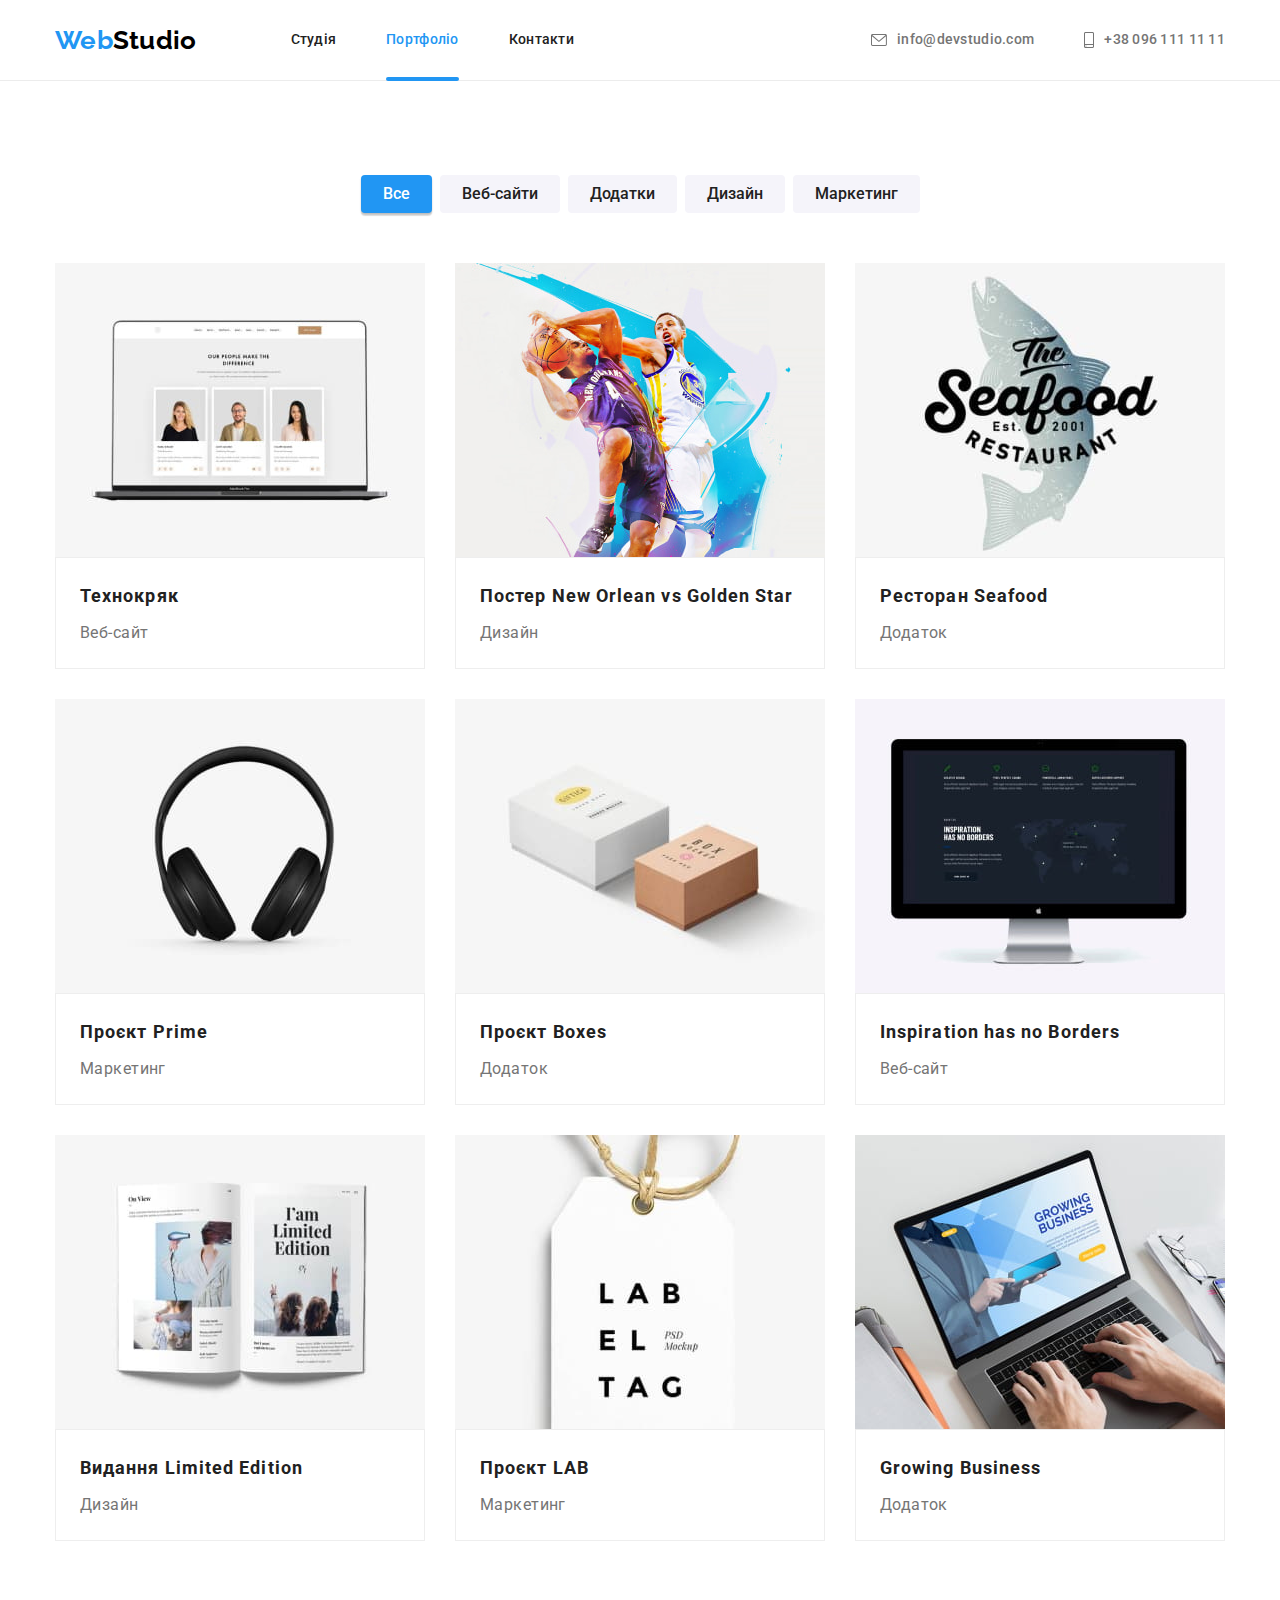
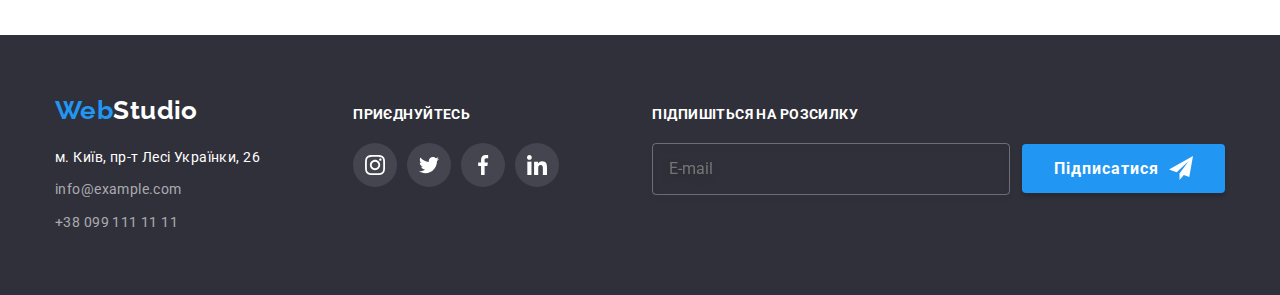
==== portfolio.html @ 0592d2c1 "Initial commit" ====
<!DOCTYPE html>
<html lang="uk">
  <head>
    <meta charset="UTF-8" />
    <meta http-equiv="X-UA-Compatible" content="IE=edge" />
    <meta name="viewport" content="width=device-width, initial-scale=1.0" />
    <title>Portfolio</title>
    <link rel="stylesheet" href="./css/modern-normalise.css" />
    <link rel="stylesheet" href="./css/styles.css" />
    <link rel="preconnect" href="https://fonts.googleapis.com" />
    <link rel="preconnect" href="https://fonts.gstatic.com" crossorigin />
    <link
      href="https://fonts.googleapis.com/css2?family=Roboto:wght@400;500;700;900&display=swap"
      rel="stylesheet"
    />
    <link
      href="https://fonts.googleapis.com/css2?family=Raleway:wght@700&display=swap"
      rel="stylesheet"
    />
  </head>
  <body>
    <header class="header">
      <div class="container header-container">
        <nav class="nav">
          <a href="./index.html" class="link logo"
            >Web<span class="logo-black">Studio</span></a
          >
          <ul class="list nav-list">
            <li class="nav-item">
              <a href="./index.html" class="link nav-link">Студія</a>
            </li>
            <li class="nav-item">
              <a href="./portfolio.html" class="link nav-link current"
                >Портфоліо</a
              >
            </li>
            <li class="nav-item">
              <a href="#address" class="link nav-link">Контакти</a>
            </li>
          </ul>
        </nav>
        <ul class="list contact-info-header">
          <li class="contact-item">
            <a href="mailto:info@devstudio.com" class="link contact-link"
              ><svg class="contact-icon" width="16" height="12">
                <use href="./image/symbol-defs.svg#icon-envelope"></use></svg>info@devstudio.com</a
            >
          </li>
          <li class="contact-item">
            <a href="tel:+380961111111" class="link contact-link"
              ><svg class="contact-icon" width="10" height="16">
                <use href="./image/symbol-defs.svg#icon-smartphone"></use></svg>+38 096 111 11 11</a
            >
          </li>
        </ul>
      </div>
    </header>
    <main>
      <section class="section projects">
        <div class="container project-container">
          <h1 class="hidden-title">Наши проекты</h1>
          <ul class="list filter-list">
            <li><button type="button" class="filter-btn filter-active">Все</button></li>
            <li><button type="button" class="filter-btn">Веб-сайти</button></li>
            <li>
              <button type="button" class="filter-btn">Додатки</button>
            </li>
            <li><button type="button" class="filter-btn">Дизайн</button></li>
            <li><button type="button" class="filter-btn">Маркетинг</button></li>
          </ul>
          <ul class="card-set list project-list">
            <li class="project-item">
              <a class="link project-link" href="">
                <div class="overlay-container">
                  <div class="project-overlay">
                    Ресурс пропонує комплексні пропозиції з різним рівнем
                    функціоналу та сервісів. Все це дозволить відвідувачу
                    отримати вичерпні відомості про компанію чи приватну особу.
                  </div>
                  <img src="./image/porf1.jpg" alt="" width="370" />
                </div>
                <div class="project-text">
                  <h2 class="project-title">Технокряк</h2>
                  <p class="project-type">Веб-сайт</p>
                </div>
              </a>
            </li>
            <li class="project-item">
              <a class="link project-link" href="">
                <div class="overlay-container">
                  <div class="project-overlay">
                    Ресурс пропонує комплексні пропозиції з різним рівнем
                    функціоналу та сервісів. Все це дозволить відвідувачу
                    отримати вичерпні відомості про компанію чи приватну особу.
                  </div>
                  <img src="./image/porf2.jpg" alt="" width="370" />
                </div>
                <div class="project-text">
                  <h2 class="project-title">
                    Постер New Orlean vs Golden Star
                  </h2>
                  <p class="project-type">Дизайн</p>
                </div>
              </a>
            </li>
            <li class="project-item">
              <a class="link project-link" href="">
                <div class="overlay-container">
                  <div class="project-overlay">
                    Ресурс пропонує комплексні пропозиції з різним рівнем
                    функціоналу та сервісів. Все це дозволить відвідувачу
                    отримати вичерпні відомості про компанію чи приватну особу.
                  </div>
                  <img src="./image/porf3.jpg" alt="" width="370" />
                </div>
                <div class="project-text">
                  <h2 class="project-title">Ресторан Seafood</h2>
                  <p class="project-type">Додаток</p>
                </div>
              </a>
            </li>
            <li class="project-item">
              <a class="link project-link" href="">
                <div class="overlay-container">
                  <div class="project-overlay">
                    Ресурс пропонує комплексні пропозиції з різним рівнем
                    функціоналу та сервісів. Все це дозволить відвідувачу
                    отримати вичерпні відомості про компанію чи приватну особу.
                  </div>
                  <img src="./image/porf4.jpg" alt="" width="370" />
                </div>
                <div class="project-text">
                  <h2 class="project-title">Проєкт Prime</h2>
                  <p class="project-type">Маркетинг</p>
                </div>
              </a>
            </li>
            <li class="project-item">
              <a class="link project-link" href="">
                <div class="overlay-container">
                  <div class="project-overlay">
                    Ресурс пропонує комплексні пропозиції з різним рівнем
                    функціоналу та сервісів. Все це дозволить відвідувачу
                    отримати вичерпні відомості про компанію чи приватну особу.
                  </div>
                  <img src="./image/porf5.jpg" alt="" width="370" />
                </div>
                <div class="project-text">
                  <h2 class="project-title">Проєкт Boxes</h2>
                  <p class="project-type">Додаток</p>
                </div>
              </a>
            </li>
            <li class="project-item">
              <a class="link project-link" href="">
                <div class="overlay-container">
                  <div class="project-overlay">
                    Ресурс пропонує комплексні пропозиції з різним рівнем
                    функціоналу та сервісів. Все це дозволить відвідувачу
                    отримати вичерпні відомості про компанію чи приватну особу.
                  </div>
                  <img src="./image/porf6.jpg" alt="" width="370" />
                </div>
                <div class="project-text">
                  <h2 class="project-title">Inspiration has no Borders</h2>
                  <p class="project-type">Веб-сайт</p>
                </div>
              </a>
            </li>
            <li class="project-item">
              <a class="link project-link" href="">
                <div class="overlay-container">
                  <div class="project-overlay">
                    Ресурс пропонує комплексні пропозиції з різним рівнем
                    функціоналу та сервісів. Все це дозволить відвідувачу
                    отримати вичерпні відомості про компанію чи приватну особу.
                  </div>
                  <img src="./image/porf7.jpg" alt="" width="370" />
                </div>
                <div class="project-text">
                  <h2 class="project-title">Видання Limited Edition</h2>
                  <p class="project-type">Дизайн</p>
                </div>
              </a>
            </li>
            <li class="project-item">
              <a class="link project-link" href="">
                <div class="overlay-container">
                  <div class="project-overlay">
                    Ресурс пропонує комплексні пропозиції з різним рівнем
                    функціоналу та сервісів. Все це дозволить відвідувачу
                    отримати вичерпні відомості про компанію чи приватну особу.
                  </div>
                  <img src="./image/porf8.jpg" alt="" width="370" />
                </div>
                <div class="project-text">
                  <h2 class="project-title">Проєкт LAB</h2>
                  <p class="project-type">Маркетинг</p>
                </div>
              </a>
            </li>
            <li class="project-item">
              <a class="link project-link" href="">
                <div class="overlay-container">
                  <div class="project-overlay">
                    Ресурс пропонує комплексні пропозиції з різним рівнем
                    функціоналу та сервісів. Все це дозволить відвідувачу
                    отримати вичерпні відомості про компанію чи приватну особу.
                  </div>
                  <img src="./image/porf9.jpg" alt="" width="370" />
                </div>
                <div class="project-text">
                  <h2 class="project-title">Growing Business</h2>
                  <p class="project-type">Додаток</p>
                </div>
              </a>
            </li>
          </ul>
        </div>
      </section>
    </main>
    <footer class="footer">
      <div class="footer-container container">
        <div class="nav-footer">
          <a class="link logo logo-footer" href="/"
            >Web<span class="logo-white">Studio</span></a
          >
          <address class="address" id="address">
            <ul class="list address-list">
              <li class="address-item">
                <a
                  class="link address-link map-address"
                  href="https://goo.gl/maps/3LtNG3wYuNu2vfbj9"
                  rel="noopener noreferrer nofollow"
                  target="_blank"
                  >м. Київ, пр-т Лесі Українки, 26</a
                >
              </li>
              <li class="address-item">
                <a class="link address-link" href="mailto:info@example.com">
                  info@example.com</a
                >
              </li>
              <li class="address-item">
                <a class="link address-link" href="tel:+380991111111"
                  >+38 099 111 11 11</a
                >
              </li>
            </ul>
          </address>
        </div>
        <div class="footer-soc-media">
          <h3 class="soc-media-title footer-title">ПРИЄДНУЙТЕСЬ</h3>
          <ul class="list soc-media">
            <li class="soc-item">
              <a href="" class="link soc-link">
                <svg class="soc-media-icon" width="20" height="20">
                  <use href="./image/symbol-defs.svg#icon-instagram-2"></use>
                </svg>
              </a>
            </li>
            <li class="soc-item">
              <a href="" class="link soc-link">
                <svg class="soc-media-icon" width="20" height="20">
                  <use href="./image/symbol-defs.svg#icon-twitter-1"></use>
                </svg>
              </a>
            </li>
            <li class="soc-item">
              <a href="" class="link soc-link">
                <svg class="soc-media-icon" width="20" height="20">
                  <use href="./image/symbol-defs.svg#icon-facebook-1"></use>
                </svg>
              </a>
            </li>
            <li class="soc-item">
              <a href="" class="link soc-link">
                <svg class="soc-media-icon" width="20" height="20">
                  <use href="./image/symbol-defs.svg#icon-linkedin-1"></use>
                </svg>
              </a>
            </li>
          </ul>
        </div>
        <div class="footer-form-container">
          <h2 class="footer-form-title footer-title">ПІДПИШІТЬСЯ НА РОЗСИЛКУ</h2>
          <form  class="footer-form">
            <input type="email" name="email-input-footer" class="footer-input" placeholder="E-mail">
            <button type="submit" class="order-btn">Підписатися<svg class="order-btn-icon" width="24" height="24">
              <use href="./image/symbol-defs.svg#icon-icon-send"></use>
            </svg></button>
          </form>
        </div>
      </div>
    </footer>
  </body>
</html>
---- css/modern-normalise.css ----
/*! modern-normalize v1.1.0 | MIT License | https://github.com/sindresorhus/modern-normalize */

/*
Document
========
*/

/**
Use a better box model (opinionated).
*/

*,
::before,
::after {
	box-sizing: border-box;
}

/**
1. Correct the line height in all browsers.
2. Prevent adjustments of font size after orientation changes in iOS.
3. Use a more readable tab size (opinionated).
*/

html {
	line-height: 1.15; /* 1 */
	-webkit-text-size-adjust: 100%; /* 2 */
	-moz-tab-size: 4; /* 3 */
	tab-size: 4; /* 3 */
}

/*
Sections
========
*/

/**
1. Remove the margin in all browsers.
2. Improve consistency of default fonts in all browsers. (https://github.com/sindresorhus/modern-normalize/issues/3)
*/

body {
	margin: 0; /* 1 */
	font-family:
		system-ui,
		-apple-system, /* Firefox supports this but not yet `system-ui` */
		'Segoe UI',
		Roboto,
		Helvetica,
		Arial,
		sans-serif,
		'Apple Color Emoji',
		'Segoe UI Emoji'; /* 2 */
}

/*
Grouping content
================
*/

/**
1. Add the correct height in Firefox.
2. Correct the inheritance of border color in Firefox. (https://bugzilla.mozilla.org/show_bug.cgi?id=190655)
*/

hr {
	height: 0; /* 1 */
	color: inherit; /* 2 */
}

/*
Text-level semantics
====================
*/

/**
Add the correct text decoration in Chrome, Edge, and Safari.
*/

abbr[title] {
	text-decoration: underline dotted;
}

/**
Add the correct font weight in Edge and Safari.
*/

b,
strong {
	font-weight: bolder;
}

/**
1. Improve consistency of default fonts in all browsers. (https://github.com/sindresorhus/modern-normalize/issues/3)
2. Correct the odd 'em' font sizing in all browsers.
*/

code,
kbd,
samp,
pre {
	font-family:
		ui-monospace,
		SFMono-Regular,
		Consolas,
		'Liberation Mono',
		Menlo,
		monospace; /* 1 */
	font-size: 1em; /* 2 */
}

/**
Add the correct font size in all browsers.
*/

small {
	font-size: 80%;
}

/**
Prevent 'sub' and 'sup' elements from affecting the line height in all browsers.
*/

sub,
sup {
	font-size: 75%;
	line-height: 0;
	position: relative;
	vertical-align: baseline;
}

sub {
	bottom: -0.25em;
}

sup {
	top: -0.5em;
}

/*
Tabular data
============
*/

/**
1. Remove text indentation from table contents in Chrome and Safari. (https://bugs.chromium.org/p/chromium/issues/detail?id=999088, https://bugs.webkit.org/show_bug.cgi?id=201297)
2. Correct table border color inheritance in Chrome and Safari. (https://bugs.chromium.org/p/chromium/issues/detail?id=935729, https://bugs.webkit.org/show_bug.cgi?id=195016)
*/

table {
	text-indent: 0; /* 1 */
	border-color: inherit; /* 2 */
}

/*
Forms
=====
*/

/**
1. Change the font styles in all browsers.
2. Remove the margin in Firefox and Safari.
*/

button,
input,
optgroup,
select,
textarea {
	font-family: inherit; /* 1 */
	font-size: 100%; /* 1 */
	line-height: 1.15; /* 1 */
	margin: 0; /* 2 */
}

/**
Remove the inheritance of text transform in Edge and Firefox.
*/

button,
select {
	text-transform: none;
}

/**
Correct the inability to style clickable types in iOS and Safari.
*/

button,
[type='button'],
[type='reset'],
[type='submit'] {
	-webkit-appearance: button;
}

/**
Remove the inner border and padding in Firefox.
*/

::-moz-focus-inner {
	border-style: none;
	padding: 0;
}

/**
Restore the focus styles unset by the previous rule.
*/

:-moz-focusring {
	outline: 1px dotted ButtonText;
}

/**
Remove the additional ':invalid' styles in Firefox.
See: https://github.com/mozilla/gecko-dev/blob/2f9eacd9d3d995c937b4251a5557d95d494c9be1/layout/style/res/forms.css#L728-L737
*/

:-moz-ui-invalid {
	box-shadow: none;
}

/**
Remove the padding so developers are not caught out when they zero out 'fieldset' elements in all browsers.
*/

legend {
	padding: 0;
}

/**
Add the correct vertical alignment in Chrome and Firefox.
*/

progress {
	vertical-align: baseline;
}

/**
Correct the cursor style of increment and decrement buttons in Safari.
*/

::-webkit-inner-spin-button,
::-webkit-outer-spin-button {
	height: auto;
}

/**
1. Correct the odd appearance in Chrome and Safari.
2. Correct the outline style in Safari.
*/

[type='search'] {
	-webkit-appearance: textfield; /* 1 */
	outline-offset: -2px; /* 2 */
}

/**
Remove the inner padding in Chrome and Safari on macOS.
*/

::-webkit-search-decoration {
	-webkit-appearance: none;
}

/**
1. Correct the inability to style clickable types in iOS and Safari.
2. Change font properties to 'inherit' in Safari.
*/

::-webkit-file-upload-button {
	-webkit-appearance: button; /* 1 */
	font: inherit; /* 2 */
}

/*
Interactive
===========
*/

/*
Add the correct display in Chrome and Safari.
*/

summary {
	display: list-item;
}
---- css/styles.css ----
:root {
  --brand-color: #2196f3;
  --black-color: #212121;
  --background: #2f303a;
  --grey-color: #757575;
  --white-color: #fff;
  --total-black: black;
  --transp-white: rgba(255, 255, 255, 0.6);
  --white-bgrnd: #f5f4fa;
  --border: #ececec;
  --portfolio-border: #eee;
  --icon-color: #afb1b8;
  --hero-shadow: rgba(47, 48, 58, 0.4);
  --icon-background: rgba(255, 255, 255, 0.1);
  --brand-background: rgba(33, 150, 243, 0.9);
  --activity-bgrd: rgba(47, 48, 58, 0.8);
  --timing-function: cubic-bezier(0.4, 0, 0.2, 1);
  --transition: 250ms;
  --modal-bgrd: rgba(0, 0, 0, 0.2);
}
body {
  color: var(--grey-color);
  font-family: "Roboto", sans-serif;
  font-size: 14px;
  line-height: 1.71;
  letter-spacing: 0.03em;
}

h1,
h2,
h3,
h4,
p {
  margin: 0;
}

ul,
ol {
  padding: 0;
  margin: 0;
}
img {
  display: block;
  width: 100%;
  height: auto;
}
.link {
  text-decoration: none;
  color: currentColor;
}
.list {
  list-style-type: none;
}
header {
  font-style: normal;
  font-weight: 500;
  line-height: 1.14;
  letter-spacing: 0.02em;
  border-bottom: 1px solid var(--border);
}
.logo {
  display: block;

  color: var(--brand-color);

  font-family: "Raleway";
  font-weight: 700;
  font-size: 26px;
  line-height: 1.19;
}

.logo-black {
  color: var(--total-black);
}
.logo-white {
  color: var(--white-color);
}

.contact-link , .nav-link {
  display: flex;
  align-items: center;
  gap: 10px;
  padding-bottom: 32px;
  padding-top: 32px;
  transition: color var(--transition) var(--timing-function);
}
.nav-link:hover ,
.nav-link:focus , .current {
  color: var(--brand-color);
}
.current {
  position: relative;
}
.current::after {
  position: absolute;
  display: block;
  bottom: -1px;
  content: "";
  width: 100%;
  left: 0;
  height: 4px;
  border-radius: 4px;
  background-color: var(--brand-color);
}

.contact-link:hover,
.contact-link:focus {
  color: var(--brand-color);
}

.hero {
  padding-top: 200px;
  padding-bottom: 200px;
  max-width: 1600px;
  margin-left: auto;
  margin-right: auto;
  background-image: linear-gradient(
      to right,
      var(--hero-shadow),
      var(--hero-shadow)
    ),
    url(../image/hero.jpg);
  background-repeat: no-repeat;
  background-position: center;
  background-size: cover;
}

.hero-title {
  color: var(--white-color);
  text-align: center;
  font-weight: 900;
  font-size: 44px;
  line-height: 1.36;
  letter-spacing: 0.06em;
  text-transform: uppercase;
  margin-bottom: 30px;
}

.order-btn {
  display: flex;
  margin-left: auto;
  margin-right: auto;
  justify-content: center;
  color: var(--white-color);

  cursor: pointer;
  font-family: "Roboto";
  min-width: 200px;
  padding: 10px 32px;
  background: var(--brand-color);
  box-shadow: 0px 4px 4px rgba(0, 0, 0, 0.15);
  border-radius: 4px;
  border: 0;
  font-weight: 700;
  font-size: 16px;
  line-height: 1.87;
  align-items: center;
  text-align: center;
  letter-spacing: 0.06em;
}

.hidden-title {
  position: absolute;
  width: 1px;
  height: 1px;
  margin: -1px;
  border: 0;
  padding: 0;
  white-space: nowrap;
  clip-path: inset(100%);
  clip: rect(0 0 0 0);
  overflow: hidden;
}

.characteristic-title {
  color: var(--black-color);
  font-size: 14px;
  line-height: 1.14;
  text-transform: uppercase;
  margin-bottom: 10px;
}

.section.activity {
  padding-top: 0;
}

.section-title {
  color: var(--black-color);
  text-align: center;
  font-weight: 700;
  font-size: 36px;
  line-height: 1.17;
  margin-bottom: 50px;
}

.team-img {
  margin-bottom: 30px;
}

.team-item {
  padding-bottom: 30px;
  width: calc((100% - 90px) / 4);
  text-align: center;

  background-color: var(--white-color);

  box-shadow: 0px 1px 3px rgba(0, 0, 0, 0.12), 0px 1px 1px rgba(0, 0, 0, 0.14),
    0px 2px 1px rgba(0, 0, 0, 0.2);
  border-radius: 0px 0px 4px 4px;
}
.team-name {
  margin-bottom: 10px;
  color: var(--black-color);

  font-weight: 500;
  font-size: 16px;
  line-height: 1.18;
}

.team-role {
  margin-bottom: 16px;
  font-size: 16px;
  line-height: 1.18;
}

.footer {
  background: var(--background);
  padding-top: 60px;
  padding-bottom: 60px;
}

.address-link {
  color: var(--transp-white);
  transition: color var(--transition) var(--timing-function);
}
.address-link:hover,
.address-link:focus {
  color: var(--brand-color);
}

.filter-list {
  display: flex;
  justify-content: center;
  gap: 8px;
  margin-bottom: 50px;
}

.card-set {
  display: flex;
  flex-wrap: wrap;
  gap: 30px;
}

.filter-btn {
  padding: 6px 22px;
  color: var(--black-color);
  background: #f5f4fa;

  cursor: pointer;
  font-weight: 500;
  font-size: 16px;
  line-height: 1.62;
  text-align: center;
  border-radius: 4px;
  border: 0;
  font-family: "Roboto";
  transition: color var(--transition) var(--timing-function),
    background-color var(--transition) var(--timing-function),
    box-shadow var(--transition) var(--timing-function);
}
.filter-btn:hover,
.filter-btn:focus,
.filter-active {
  color: var(--white-color);
  background-color: var(--brand-color);
  box-shadow: 0px 3px 1px rgba(0, 0, 0, 0.1), 0px 1px 2px rgba(0, 0, 0, 0.08), 0px 2px 2px rgba(0, 0, 0, 0.12);
}

.project-title {
  margin-bottom: 4px;
  color: var(--black-color);

  font-weight: 700;
  font-size: 18px;
  line-height: 2;
  letter-spacing: 0.06em;
}
.project-type {
  font-size: 16px;
  line-height: 1.87;
}

.logo-footer {
  margin-bottom: 20px;
}

address {
  font-style: normal;
}

.map-address {
  color: var(--white-color);
}

.characteristic-item {
  width: calc((100% - 90px) / 4);
}

.team {
  background-color: var(--white-bgrnd);
}

.team-list {
  margin-top: 50px;
}

.nav-list {
  display: flex;
  align-items: center;
  gap: 50px;
  color: var(--black-color);
}
.nav {
  display: flex;
  align-items: center;
  gap: 94px;
}
.contact-info-header {
  display: flex;
  align-items: center;
  gap: 50px;
  margin-left: auto;
}

.container {
  width: 1200px;
  padding-right: 15px;
  padding-left: 15px;
  margin-left: auto;
  margin-right: auto;
}
.header-container {
  display: flex;
  align-items: center;
}



.address-list {
  display: flex;
  flex-direction: column;
  gap: 9px;
}
.project-text {
  background: var(--white-color);
  border: 1px solid var(--portfolio-border);
  padding: 20px 24px;
}

.section {
  padding-top: 94px;
  padding-bottom: 94px;
}
.activity-item {
  width: calc((100% - 60px) / 3);
  position: relative;
}

.activity-text {
  position: absolute;
  display: flex;
  bottom: 0;
  width: 100%;
  align-items: center;
  justify-content: center;
  padding: 27px;
  color: var(--white-color);
  background-color: var(--activity-bgrd);
}
.activity-title{
  text-transform: uppercase;
  font-size: 14px;
  line-height: calc(16 / 14);
}

.project-item {
  width: calc((100% - 60px) / 3);
}

.card-item {
  flex-basis: calc((100% - 90px) / 3);
}

.project-link {
  display: flex;
  flex-direction: column;
  transition: box-shadow var(--transition) var(--timing-function);
}

.project-link:hover,
.project-link:focus {
  box-shadow: 0px 1px 1px rgba(0, 0, 0, 0.12), 0px 4px 4px rgba(0, 0, 0, 0.06),
    1px 4px 6px rgba(0, 0, 0, 0.16);
}

.contact-icon {
  fill: currentColor;
  align-self: center;
}
.contact-icon:hover,
.contact-icon:focus {
  color: var(--brand-color);
}
.characteristic-img-container {
  display: flex;
  justify-content: center;
  padding-top: 25px;
  padding-bottom: 25px;
  margin-bottom: 30px;
  border-radius: 4px;
  background-color: var(--white-bgrnd);
}
.characteristic-img {
  align-self: center;
}

.soc-media {
  display: flex;
  justify-content: center;
  gap: 10px;
}

.soc-link {
  display: flex;
  justify-content: center;
  align-items: center;
  width: 44px;
  height: 44px;
  border-radius: 50%;
  color: var(--icon-color);
  transition: color var(--transition) var(--timing-function),
    background-color var(--transition) var(--timing-function);
}

.soc-media-icon {
  fill: currentColor;
}

.client-link {
  display: flex;
  align-self: center;
  justify-content: center;
  padding: 16px 32px;
  border: 1px solid currentColor;
  border-radius: 4px;
  color: var(--icon-color);
  transition: color var(--transition) var(--timing-function),
    border-color var(--transition) var(--timing-function);
}
.clients-item {
  width: calc((100% - 150px) / 6);
}
.client-logo {
  fill: currentColor;
}
.client-link:hover,
.client-link:focus {
  color: var(--brand-color);
}

.footer-container {
  display: flex;
  gap: 70px;
  align-items: baseline;
  justify-content: space-between;
}

.footer-title {
  margin-bottom: 20px;
  color: var(--white-color);
  font-weight: 700;
  font-size: 14px;
  line-height: 1.14;
  text-transform: uppercase;
}

.footer .soc-link {
  background-color: var(--icon-background);
  color: var(--white-color);
}

.soc-link:hover,
.soc-link:focus {
  color: var(--white-color);
  background-color: var(--brand-color);
}

.overlay-container {
  position: relative;
  overflow: hidden;
}

.project-overlay {
  display: flex;
  position: absolute;
  top: 0;
  left: 0;
  width: 100%;
  height: 100%;
  font-size: 18px;
  line-height: 1.5;
  text-align: center;
  align-items: center;
  padding-left: 24px;
  padding-right: 24px;

  color: var(--white-color);
  background-color: var(--brand-background);

  transform: translateY(100%);
  transition: transform var(--transition);
}

.project-link:hover .project-overlay ,
.project-link:focus .project-overlay {
  transform: translateX(0);

}

.backdrop{
  position: fixed;
  top: 0;
  left: 0;
  width: 100%;
  height: 100%;
  background-color: var(--modal-bgrd) ;
  opacity: 1;
  transition: opacity var(--transition) var(--timing-function);
}

.backdrop.is-hidden {
  opacity: 0;
  visibility: hidden;
  pointer-events: none;
  transition: opacity var(--transition) var(--timing-function),visibility var(--transition) var(--timing-function);
}
.backdrop.is-hidden .modal {
  transform: translate(-50%, -50%) scale(0.8);
}
.modal-close{
  position: absolute;
  display: flex;
  align-items: center;
  justify-content: center;
  right: 8px;
  top: 8px;
  width: 30px;
  height: 30px;
  border-radius: 50%;
  border: 1px solid rgba(0, 0, 0, 0.1);
  background-color: transparent;
  cursor: pointer;
  fill: currentColor;
  transition: fill var(--transition) var(--timing-function);
}

.modal-close:hover, .modal-close:focus {
  fill: var(--brand-color);
}

.modal-icon{
  fill: var(--black-color);
}
.modal {

  padding: 40px;
  position: absolute;
  top: 50%;
  left: 50%;

  background-color: var(--white-color);
  box-shadow: 0px 1px 3px rgba(0, 0, 0, 0.12), 0px 1px 1px rgba(0, 0, 0, 0.14), 0px 2px 1px rgba(0, 0, 0, 0.2);
  border-radius: 4px;
  width: 528px;
  height: 581px;
  transform: translate(-50%, -50%) scale(1);
  transition: transform var(--transition) var(--timing-function);
}
.modal-form{
  display: flex;
  flex-direction: column;
  text-align: center;
}

.modal-title {
  display: block;
  text-align: center;
  font-size: 20px;
  line-height: 1.15;
  color: var(--black-color);
  margin-bottom: 12px;
}
.input-section {
  display: flex;
  flex-direction: column;
  margin-bottom: 20px;
  gap: 10px;
}

.input-title {
  display: block;
  font-size: 12px;
line-height: 1.16;
letter-spacing: 0.01em;
color: var(--grey-color);

margin-bottom: 4px;
}

.input-window{
  width: 100%;
  border: 1px solid rgba(33, 33, 33, 0.2);
  border-radius: 4px;
  fill: var(--black-color);
  padding: 12px 42px;
  outline: transparent;
  transition: border-color var(--transition) var(--timing-function);
}
.input-container .input-window {
  height: 40px;
}
 .input-window:hover, .input-window:focus {
  border-color: var(--brand-color);
}

.input-window:hover + .input-icon, .input-window:focus + .input-icon {
  fill: var(--brand-color);
}

.input-container {
  position: relative;
}
.comment-window {
  padding-left: 16px;
  padding-right: 16px;
  resize: none;
  font-size: 12px;
line-height: 1.16;
letter-spacing: 0.01em;

color: rgba(117, 117, 117, 0.5);
}
.check-box-container{
  display: flex;
  justify-content: center;
  cursor: pointer;
  gap: 8px;
  align-items: center;

  margin-bottom: 30px;
}

.check-box-btn:checked + .icon-checkbox .icon-uncheck {
opacity: 0;
transition: opacity var(--transition) var(--timing-function);
}

.icon-check {
  opacity: 0;
  transition: opacity var(--transition) var(--timing-function);
}
.icon-uncheck {
  fill: currentColor;
  transition: opacity var(--transition) var(--timing-function), fill var(--transition) var(--timing-function);
}
.check-box-btn:hover + .icon-checkbox .icon-uncheck, .check-box-btn:focus + .icon-checkbox .icon-uncheck{
  fill: var(--brand-color);
}

.check-box-btn:checked + .icon-checkbox .icon-check{
opacity: 1;
}
.check-box-title{
  user-select: none;
  text-underline-position: under;
}

.visually-hidden {
  position: absolute;
  white-space: nowrap;
  width: 1px;
  height: 1px;
  overflow: hidden;
  border: 0;
  padding: 0;
  clip: rect(0 0 0 0);
  clip-path: inset(50%);
  margin: -1px;
}

.conditions-link {
  color: var(--brand-color);
}
.order-btn-icon{
  fill: var(--white-color);
  margin-left: 10px;
}
.send-btn {
  margin-left: auto;
  margin-right: auto;
}
.form-btn {
  display: flex;
  align-items: center;
  justify-content: center;
 
  height: 50px;
  width: 200px;

  font-size: 16px;
  line-height: 1.87;

  letter-spacing: 0.06em;
  color: var(--white-color);
  background-color: var(--brand-color);
  box-shadow: 0px 4px 4px rgba(0, 0, 0, 0.15);
  border-radius: 4px;
  border: 0;
  cursor: pointer;
  outline: transparent;
  transition: background-color var(--transition) var(--timing-function);
}

.order-btn:hover, .order-btn:focus{
  background-color: #188CE8;
}

.input-icon{
  width: 18px;
  height: 18px;
  fill: var(--black-color);
  position: absolute;
  left: 12px;
  top: 50%;
  transform: translateY(-50%);
  transition: fill var(--transition) var(--timing-function);
}

.footer-input {
  padding: 15px 16px;
  width: 358px;
  border: 1px solid rgba(255, 255, 255, 0.3);
  filter: drop-shadow(0px 4px 4px rgba(0, 0, 0, 0.15));
  border-radius: 4px;
  background-color: transparent;
  font-size: 16px;
line-height: 1.25;
color: rgba(255, 255, 255, 0.6);
}
form.footer-form {
  display: flex;
  gap: 12px;
  align-items: baseline;
}
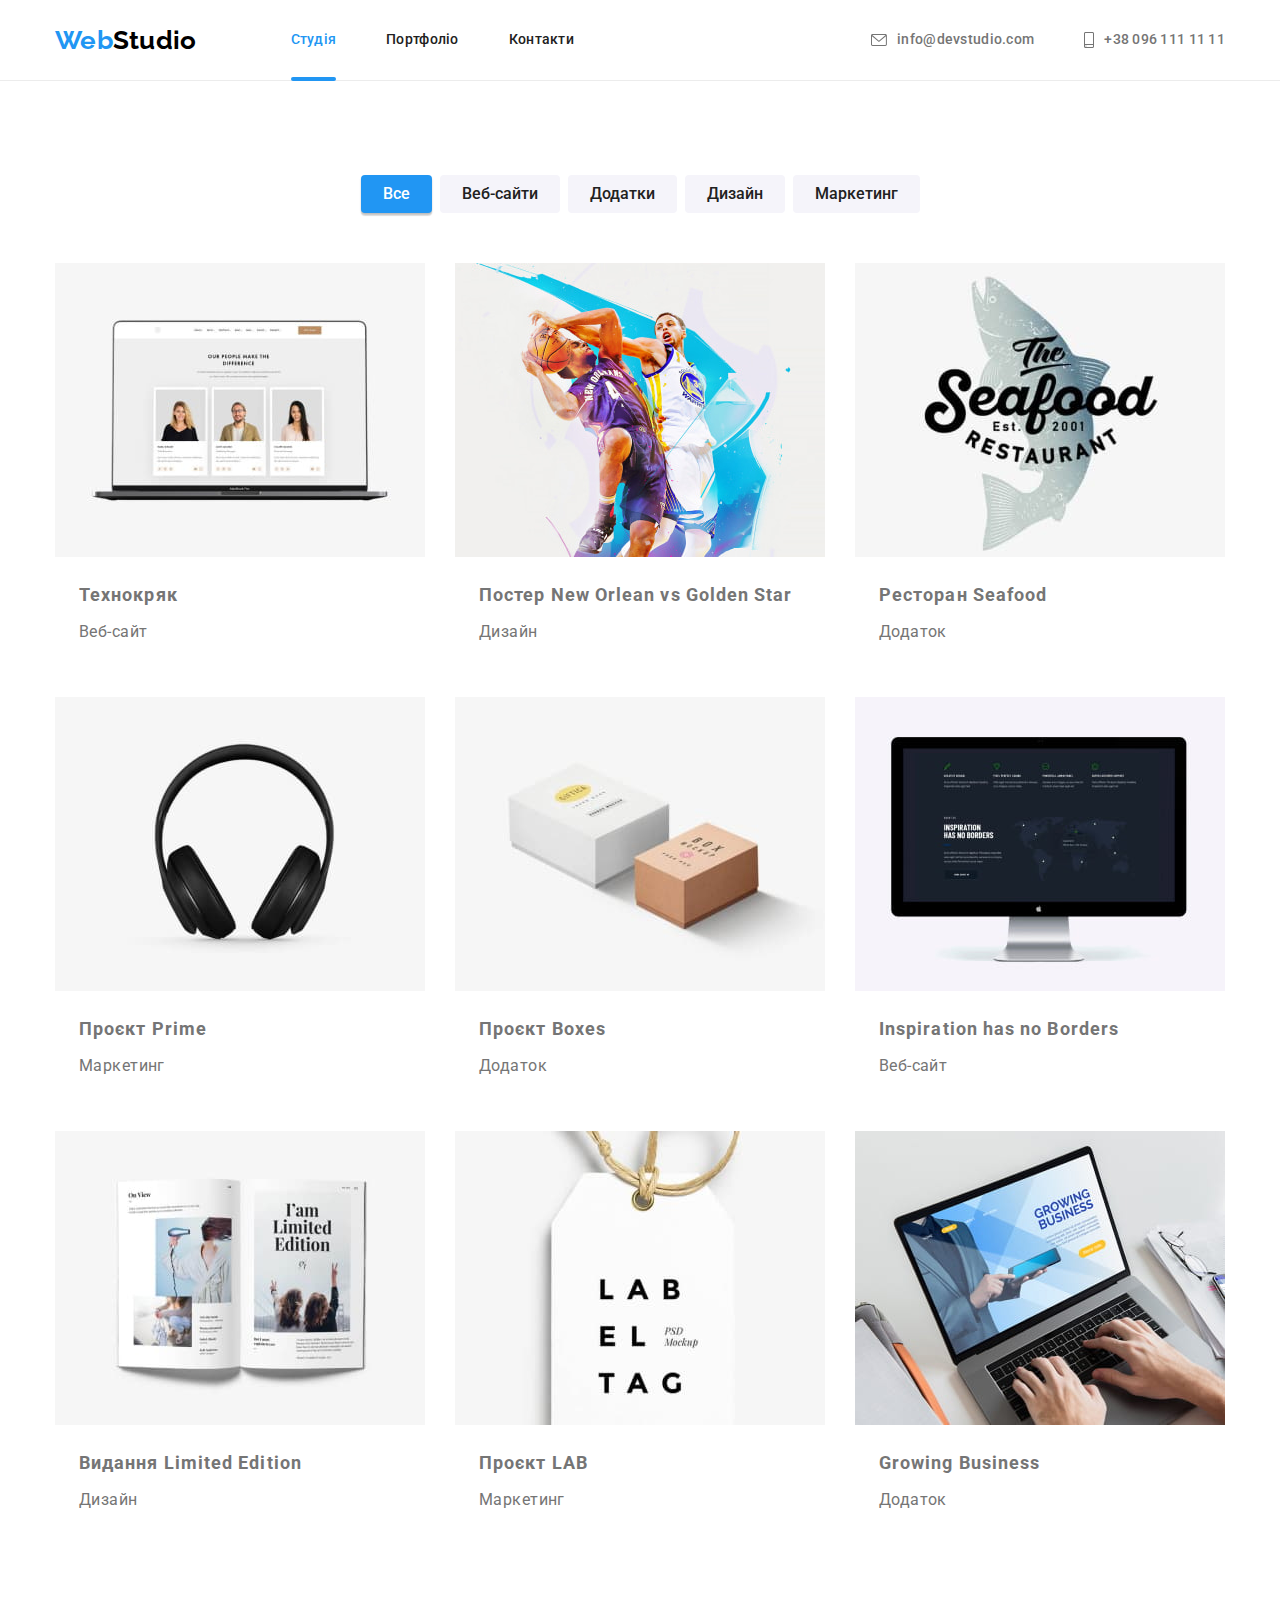
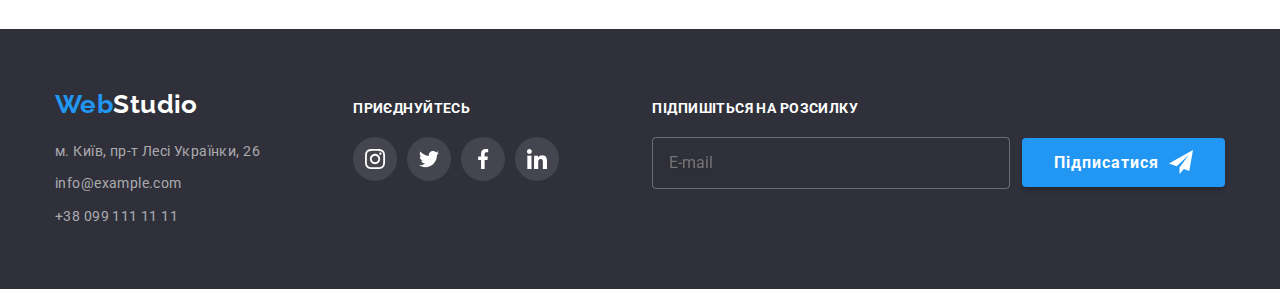
==== commit 0d5b89b2: "1" ====
--- a/portfolio.html
+++ b/portfolio.html
@@ -5,8 +5,8 @@
     <meta http-equiv="X-UA-Compatible" content="IE=edge" />
     <meta name="viewport" content="width=device-width, initial-scale=1.0" />
     <title>Portfolio</title>
-    <link rel="stylesheet" href="./css/modern-normalise.css" />
-    <link rel="stylesheet" href="./css/styles.css" />
+    <link rel="stylesheet" href="./modern-normalise.css" />
+    <link rel="stylesheet" href="./css/main.min.css" />
     <link rel="preconnect" href="https://fonts.googleapis.com" />
     <link rel="preconnect" href="https://fonts.gstatic.com" crossorigin />
     <link
@@ -20,35 +20,33 @@
   </head>
   <body>
     <header class="header">
-      <div class="container header-container">
+      <div class="container header__container">
         <nav class="nav">
           <a href="./index.html" class="link logo"
-            >Web<span class="logo-black">Studio</span></a
+            >Web<span class="logo--black">Studio</span></a
           >
-          <ul class="list nav-list">
-            <li class="nav-item">
-              <a href="./index.html" class="link nav-link">Студія</a>
-            </li>
-            <li class="nav-item">
-              <a href="./portfolio.html" class="link nav-link current"
-                >Портфоліо</a
-              >
-            </li>
-            <li class="nav-item">
-              <a href="#address" class="link nav-link">Контакти</a>
+          <ul class="list nav__list">
+            <li class="nav__item">
+              <a href="./index.html" class="link nav__link nav__link--current">Студія</a>
+            </li>
+            <li class="nav__item">
+              <a href="./portfolio.html" class="link nav__link">Портфоліо</a>
+            </li>
+            <li class="nav__item">
+              <a href="#address" class="link nav__link">Контакти</a>
             </li>
           </ul>
         </nav>
-        <ul class="list contact-info-header">
-          <li class="contact-item">
-            <a href="mailto:info@devstudio.com" class="link contact-link"
-              ><svg class="contact-icon" width="16" height="12">
+        <ul class="list nav__contact-list">
+          <li class="nav__contact-item">
+            <a href="mailto:info@devstudio.com" class="link nav__contact-link"
+              ><svg class="nav__contact-icon" width="16" height="12">
                 <use href="./image/symbol-defs.svg#icon-envelope"></use></svg>info@devstudio.com</a
             >
           </li>
-          <li class="contact-item">
-            <a href="tel:+380961111111" class="link contact-link"
-              ><svg class="contact-icon" width="10" height="16">
+          <li class="nav__contact-item">
+            <a href="tel:+380961111111" class="link nav__contact-link"
+              ><svg class="nav__contact-icon" width="10" height="16">
                 <use href="./image/symbol-defs.svg#icon-smartphone"></use></svg>+38 096 111 11 11</a
             >
           </li>
@@ -58,7 +56,7 @@
     <main>
       <section class="section projects">
         <div class="container project-container">
-          <h1 class="hidden-title">Наши проекты</h1>
+          <h1 class="hidden__title">Наши проекты</h1>
           <ul class="list filter-list">
             <li><button type="button" class="filter-btn filter-active">Все</button></li>
             <li><button type="button" class="filter-btn">Веб-сайти</button></li>
@@ -220,73 +218,70 @@
       </section>
     </main>
     <footer class="footer">
-      <div class="footer-container container">
-        <div class="nav-footer">
-          <a class="link logo logo-footer" href="/"
-            >Web<span class="logo-white">Studio</span></a
-          >
+      <div class="footer__container container">
+        <div class="footer__item">
+          <a class="link logo footer__logo" href="/">Web<span class="logo--white">Studio</span></a>
           <address class="address" id="address">
-            <ul class="list address-list">
-              <li class="address-item">
+            <ul class="list address__list">
+              <li class="address__item">
                 <a
-                  class="link address-link map-address"
+                  class="link address__link address__map"
                   href="https://goo.gl/maps/3LtNG3wYuNu2vfbj9"
                   rel="noopener noreferrer nofollow"
                   target="_blank"
-                  >м. Київ, пр-т Лесі Українки, 26</a
-                >
+                  >м. Київ, пр-т Лесі Українки, 26</a>
               </li>
-              <li class="address-item">
-                <a class="link address-link" href="mailto:info@example.com">
+              <li class="address__item">
+                <a class="link address__link" href="mailto:info@example.com">
                   info@example.com</a
                 >
               </li>
-              <li class="address-item">
-                <a class="link address-link" href="tel:+380991111111"
+              <li class="address__item">
+                <a class="link address__link" href="tel:+380991111111"
                   >+38 099 111 11 11</a
                 >
               </li>
             </ul>
           </address>
         </div>
-        <div class="footer-soc-media">
-          <h3 class="soc-media-title footer-title">ПРИЄДНУЙТЕСЬ</h3>
+        <div class="footer__item">
+          <p class="footer__title">ПРИЄДНУЙТЕСЬ</p>
           <ul class="list soc-media">
-            <li class="soc-item">
-              <a href="" class="link soc-link">
-                <svg class="soc-media-icon" width="20" height="20">
+            <li class="soc-media__item">
+              <a href="" class="link soc-media__link">
+                <svg class="soc-media__icon" width="20" height="20">
                   <use href="./image/symbol-defs.svg#icon-instagram-2"></use>
                 </svg>
               </a>
             </li>
-            <li class="soc-item">
-              <a href="" class="link soc-link">
-                <svg class="soc-media-icon" width="20" height="20">
+            <li class="soc-media__item">
+              <a href="" class="link soc-media__link">
+                <svg class="soc-media__icon" width="20" height="20">
                   <use href="./image/symbol-defs.svg#icon-twitter-1"></use>
                 </svg>
               </a>
             </li>
-            <li class="soc-item">
-              <a href="" class="link soc-link">
-                <svg class="soc-media-icon" width="20" height="20">
+            <li class="soc-media__item">
+              <a href="" class="link soc-media__link">
+                <svg class="soc-media__icon" width="20" height="20">
                   <use href="./image/symbol-defs.svg#icon-facebook-1"></use>
                 </svg>
               </a>
             </li>
-            <li class="soc-item">
-              <a href="" class="link soc-link">
-                <svg class="soc-media-icon" width="20" height="20">
+            <li class="soc-media__item">
+              <a href="" class="link soc-media__link">
+                <svg class="soc-media__icon" width="20" height="20">
                   <use href="./image/symbol-defs.svg#icon-linkedin-1"></use>
                 </svg>
               </a>
             </li>
           </ul>
         </div>
-        <div class="footer-form-container">
-          <h2 class="footer-form-title footer-title">ПІДПИШІТЬСЯ НА РОЗСИЛКУ</h2>
-          <form  class="footer-form">
-            <input type="email" name="email-input-footer" class="footer-input" placeholder="E-mail">
-            <button type="submit" class="order-btn">Підписатися<svg class="order-btn-icon" width="24" height="24">
+        <div class="footer__item">
+          <p class="footer__title">ПІДПИШІТЬСЯ НА РОЗСИЛКУ</p>
+          <form  class="footer__form">
+            <input required type="email" name="email-input-footer" class="footer__input" placeholder="E-mail">
+            <button type="submit" class="btn">Підписатися<svg class="btn__icon" width="24" height="24">
               <use href="./image/symbol-defs.svg#icon-icon-send"></use>
             </svg></button>
           </form>
--- a/modern-normalise.css
+++ b/modern-normalise.css
@@ -0,0 +1,285 @@
+/*! modern-normalize v1.1.0 | MIT License | https://github.com/sindresorhus/modern-normalize */
+
+/*
+Document
+========
+*/
+
+/**
+Use a better box model (opinionated).
+*/
+
+*,
+::before,
+::after {
+	box-sizing: border-box;
+}
+
+/**
+1. Correct the line height in all browsers.
+2. Prevent adjustments of font size after orientation changes in iOS.
+3. Use a more readable tab size (opinionated).
+*/
+
+html {
+	line-height: 1.15; /* 1 */
+	-webkit-text-size-adjust: 100%; /* 2 */
+	-moz-tab-size: 4; /* 3 */
+	tab-size: 4; /* 3 */
+}
+
+/*
+Sections
+========
+*/
+
+/**
+1. Remove the margin in all browsers.
+2. Improve consistency of default fonts in all browsers. (https://github.com/sindresorhus/modern-normalize/issues/3)
+*/
+
+body {
+	margin: 0; /* 1 */
+	font-family:
+		system-ui,
+		-apple-system, /* Firefox supports this but not yet `system-ui` */
+		'Segoe UI',
+		Roboto,
+		Helvetica,
+		Arial,
+		sans-serif,
+		'Apple Color Emoji',
+		'Segoe UI Emoji'; /* 2 */
+}
+
+/*
+Grouping content
+================
+*/
+
+/**
+1. Add the correct height in Firefox.
+2. Correct the inheritance of border color in Firefox. (https://bugzilla.mozilla.org/show_bug.cgi?id=190655)
+*/
+
+hr {
+	height: 0; /* 1 */
+	color: inherit; /* 2 */
+}
+
+/*
+Text-level semantics
+====================
+*/
+
+/**
+Add the correct text decoration in Chrome, Edge, and Safari.
+*/
+
+abbr[title] {
+	text-decoration: underline dotted;
+}
+
+/**
+Add the correct font weight in Edge and Safari.
+*/
+
+b,
+strong {
+	font-weight: bolder;
+}
+
+/**
+1. Improve consistency of default fonts in all browsers. (https://github.com/sindresorhus/modern-normalize/issues/3)
+2. Correct the odd 'em' font sizing in all browsers.
+*/
+
+code,
+kbd,
+samp,
+pre {
+	font-family:
+		ui-monospace,
+		SFMono-Regular,
+		Consolas,
+		'Liberation Mono',
+		Menlo,
+		monospace; /* 1 */
+	font-size: 1em; /* 2 */
+}
+
+/**
+Add the correct font size in all browsers.
+*/
+
+small {
+	font-size: 80%;
+}
+
+/**
+Prevent 'sub' and 'sup' elements from affecting the line height in all browsers.
+*/
+
+sub,
+sup {
+	font-size: 75%;
+	line-height: 0;
+	position: relative;
+	vertical-align: baseline;
+}
+
+sub {
+	bottom: -0.25em;
+}
+
+sup {
+	top: -0.5em;
+}
+
+/*
+Tabular data
+============
+*/
+
+/**
+1. Remove text indentation from table contents in Chrome and Safari. (https://bugs.chromium.org/p/chromium/issues/detail?id=999088, https://bugs.webkit.org/show_bug.cgi?id=201297)
+2. Correct table border color inheritance in Chrome and Safari. (https://bugs.chromium.org/p/chromium/issues/detail?id=935729, https://bugs.webkit.org/show_bug.cgi?id=195016)
+*/
+
+table {
+	text-indent: 0; /* 1 */
+	border-color: inherit; /* 2 */
+}
+
+/*
+Forms
+=====
+*/
+
+/**
+1. Change the font styles in all browsers.
+2. Remove the margin in Firefox and Safari.
+*/
+
+button,
+input,
+optgroup,
+select,
+textarea {
+	font-family: inherit; /* 1 */
+	font-size: 100%; /* 1 */
+	line-height: 1.15; /* 1 */
+	margin: 0; /* 2 */
+}
+
+/**
+Remove the inheritance of text transform in Edge and Firefox.
+*/
+
+button,
+select {
+	text-transform: none;
+}
+
+/**
+Correct the inability to style clickable types in iOS and Safari.
+*/
+
+button,
+[type='button'],
+[type='reset'],
+[type='submit'] {
+	-webkit-appearance: button;
+}
+
+/**
+Remove the inner border and padding in Firefox.
+*/
+
+::-moz-focus-inner {
+	border-style: none;
+	padding: 0;
+}
+
+/**
+Restore the focus styles unset by the previous rule.
+*/
+
+:-moz-focusring {
+	outline: 1px dotted ButtonText;
+}
+
+/**
+Remove the additional ':invalid' styles in Firefox.
+See: https://github.com/mozilla/gecko-dev/blob/2f9eacd9d3d995c937b4251a5557d95d494c9be1/layout/style/res/forms.css#L728-L737
+*/
+
+:-moz-ui-invalid {
+	box-shadow: none;
+}
+
+/**
+Remove the padding so developers are not caught out when they zero out 'fieldset' elements in all browsers.
+*/
+
+legend {
+	padding: 0;
+}
+
+/**
+Add the correct vertical alignment in Chrome and Firefox.
+*/
+
+progress {
+	vertical-align: baseline;
+}
+
+/**
+Correct the cursor style of increment and decrement buttons in Safari.
+*/
+
+::-webkit-inner-spin-button,
+::-webkit-outer-spin-button {
+	height: auto;
+}
+
+/**
+1. Correct the odd appearance in Chrome and Safari.
+2. Correct the outline style in Safari.
+*/
+
+[type='search'] {
+	-webkit-appearance: textfield; /* 1 */
+	outline-offset: -2px; /* 2 */
+}
+
+/**
+Remove the inner padding in Chrome and Safari on macOS.
+*/
+
+::-webkit-search-decoration {
+	-webkit-appearance: none;
+}
+
+/**
+1. Correct the inability to style clickable types in iOS and Safari.
+2. Change font properties to 'inherit' in Safari.
+*/
+
+::-webkit-file-upload-button {
+	-webkit-appearance: button; /* 1 */
+	font: inherit; /* 2 */
+}
+
+/*
+Interactive
+===========
+*/
+
+/*
+Add the correct display in Chrome and Safari.
+*/
+
+summary {
+	display: list-item;
+}--- a/css/main.min.css
+++ b/css/main.min.css
@@ -0,0 +1 @@
+.activity__item{width:calc((100% - 60px)/3);position:relative}.activity__text{position:absolute;display:-webkit-box;display:-ms-flexbox;display:flex;bottom:0;width:100%;-webkit-box-align:center;-ms-flex-align:center;align-items:center;-webkit-box-pack:center;-ms-flex-pack:center;justify-content:center;padding:27px;color:#fff;background-color:rgba(47,48,58,.8)}.activity__title{text-transform:uppercase;font-size:14px;line-height:1.1428571429}body{color:#757575;font-family:"Roboto",sans-serif;font-size:14px;line-height:1.71;letter-spacing:.03em}h1,h2,h3,h4,p{margin:0}ul,ol{padding:0;margin:0}img{display:block;width:100%;height:auto}.link{text-decoration:none;color:currentColor}.list{list-style-type:none}.card-set{display:-webkit-box;display:-ms-flexbox;display:flex;-ms-flex-wrap:wrap;flex-wrap:wrap;gap:30px}.btn{display:-webkit-box;display:-ms-flexbox;display:flex;margin-left:auto;margin-right:auto;-webkit-box-pack:center;-ms-flex-pack:center;justify-content:center;color:#fff;cursor:pointer;font-family:"Roboto";min-width:200px;padding:10px 32px;background:#2196f3;-webkit-box-shadow:0px 4px 4px rgba(0,0,0,.15);box-shadow:0px 4px 4px rgba(0,0,0,.15);border-radius:4px;border:0;font-weight:700;font-size:16px;line-height:1.87;-webkit-box-align:center;-ms-flex-align:center;align-items:center;text-align:center;letter-spacing:.06em}.btn:hover,.btn:focus{background-color:#188ce8}.btn__icon{fill:#fff;margin-left:10px}.characteristic__item{width:calc((100% - 90px)/4)}.characteristic__title{color:#212121;font-size:14px;line-height:1.14;text-transform:uppercase;margin-bottom:10px}.characteristic__container{display:-webkit-box;display:-ms-flexbox;display:flex;-webkit-box-pack:center;-ms-flex-pack:center;justify-content:center;padding-top:25px;padding-bottom:25px;margin-bottom:30px;border-radius:4px;background-color:#f5f4fa}.characteristic__img{-ms-flex-item-align:center;align-self:center}.check-box-container{display:-webkit-box;display:-ms-flexbox;display:flex;-webkit-box-pack:center;-ms-flex-pack:center;justify-content:center;cursor:pointer;gap:8px;-webkit-box-align:center;-ms-flex-align:center;align-items:center;margin-bottom:30px}.check-box-btn:checked+.icon-checkbox .icon-uncheck{opacity:0;-webkit-transition:opacity 250ms cubic-bezier(0.4, 0, 0.2, 1);transition:opacity 250ms cubic-bezier(0.4, 0, 0.2, 1)}.check-box-btn:checked+.icon-checkbox .icon-check{opacity:1}.check-box-title{-webkit-user-select:none;-moz-user-select:none;-ms-user-select:none;user-select:none;text-underline-position:under}.icon-check{opacity:0;-webkit-transition:opacity 250ms cubic-bezier(0.4, 0, 0.2, 1);transition:opacity 250ms cubic-bezier(0.4, 0, 0.2, 1)}.icon-uncheck{fill:currentColor;-webkit-transition:opacity 250ms cubic-bezier(0.4, 0, 0.2, 1),fill 250ms cubic-bezier(0.4, 0, 0.2, 1);transition:opacity 250ms cubic-bezier(0.4, 0, 0.2, 1),fill 250ms cubic-bezier(0.4, 0, 0.2, 1)}.check-box-btn:hover+.icon-checkbox .icon-uncheck,.check-box-btn:focus+.icon-checkbox .icon-uncheck{fill:#2196f3}.visually-hidden{position:absolute;white-space:nowrap;width:1px;height:1px;overflow:hidden;border:0;padding:0;clip:rect(0 0 0 0);-webkit-clip-path:inset(50%);clip-path:inset(50%);margin:-1px}.clients__item{width:calc((100% - 150px)/6)}.clients__link{display:-webkit-box;display:-ms-flexbox;display:flex;-ms-flex-item-align:center;align-self:center;-webkit-box-pack:center;-ms-flex-pack:center;justify-content:center;padding:16px 32px;border:1px solid currentColor;border-radius:4px;color:#afb1b8;-webkit-transition:color 250ms cubic-bezier(0.4, 0, 0.2, 1),border-color 250ms cubic-bezier(0.4, 0, 0.2, 1);transition:color 250ms cubic-bezier(0.4, 0, 0.2, 1),border-color 250ms cubic-bezier(0.4, 0, 0.2, 1)}.clients__link:hover,.clients__link:focus{color:#2196f3}.clients__logo{fill:currentColor}.container{width:1200px;padding-right:15px;padding-left:15px;margin-left:auto;margin-right:auto}.footer{background:#2f303a;padding-top:60px;padding-bottom:60px}.footer__container{display:-webkit-box;display:-ms-flexbox;display:flex;gap:70px;-webkit-box-align:baseline;-ms-flex-align:baseline;align-items:baseline;-webkit-box-pack:justify;-ms-flex-pack:justify;justify-content:space-between}.footer__logo{margin-bottom:20px}address{font-style:normal}.address__list{display:-webkit-box;display:-ms-flexbox;display:flex;-webkit-box-orient:vertical;-webkit-box-direction:normal;-ms-flex-direction:column;flex-direction:column;gap:9px}.address__map{color:#fff}.address__link{color:rgba(255,255,255,.6);-webkit-transition:color 250ms cubic-bezier(0.4, 0, 0.2, 1);transition:color 250ms cubic-bezier(0.4, 0, 0.2, 1)}.address__link:hover,.address__link:focus{color:#2196f3}.footer__title{margin-bottom:20px;color:#fff;font-weight:700;font-size:14px;line-height:1.14;text-transform:uppercase}.footer .soc-media__link{background-color:rgba(255,255,255,.1);color:#fff}.footer__input{padding:15px 16px;width:358px;border:1px solid rgba(255,255,255,.3);-webkit-filter:drop-shadow(0px 4px 4px rgba(0, 0, 0, 0.15));filter:drop-shadow(0px 4px 4px rgba(0, 0, 0, 0.15));border-radius:4px;background-color:rgba(0,0,0,0);font-size:16px;line-height:1.25;color:rgba(255,255,255,.6)}form.footer__form{display:-webkit-box;display:-ms-flexbox;display:flex;gap:12px;-webkit-box-align:baseline;-ms-flex-align:baseline;align-items:baseline}header{font-style:normal;font-weight:500;line-height:1.14;letter-spacing:.02em;border-bottom:1px solid #ececec}.header__container{display:-webkit-box;display:-ms-flexbox;display:flex;-webkit-box-align:center;-ms-flex-align:center;align-items:center}.nav{display:-webkit-box;display:-ms-flexbox;display:flex;-webkit-box-align:center;-ms-flex-align:center;align-items:center;gap:94px}.nav__list{display:-webkit-box;display:-ms-flexbox;display:flex;-webkit-box-align:center;-ms-flex-align:center;align-items:center;gap:50px;color:#212121}.nav__contact-link{display:-webkit-box;display:-ms-flexbox;display:flex;-webkit-box-align:center;-ms-flex-align:center;align-items:center;gap:10px;padding-bottom:32px;padding-top:32px;-webkit-transition:color 250ms cubic-bezier(0.4, 0, 0.2, 1);transition:color 250ms cubic-bezier(0.4, 0, 0.2, 1)}.nav__link{display:-webkit-box;display:-ms-flexbox;display:flex;-webkit-box-align:center;-ms-flex-align:center;align-items:center;gap:10px;padding-bottom:32px;padding-top:32px;-webkit-transition:color 250ms cubic-bezier(0.4, 0, 0.2, 1);transition:color 250ms cubic-bezier(0.4, 0, 0.2, 1)}.nav__link:hover,.nav__link:focus{color:#2196f3}.nav__link--current{position:relative;color:#2196f3}.nav__link--current::after{position:absolute;display:block;bottom:-1px;content:"";width:100%;left:0;height:4px;border-radius:4px;background-color:#2196f3}.nav__contact-list{display:-webkit-box;display:-ms-flexbox;display:flex;-webkit-box-align:center;-ms-flex-align:center;align-items:center;gap:50px;margin-left:auto}.nav__contact-item:hover,.nav__contact-item:focus{color:#2196f3}.nav__contact-icon{fill:currentColor;-ms-flex-item-align:center;align-self:center}.nav__contact-icon:hover,.nav__contact-icon:focus{color:#2196f3}.hero{padding-top:200px;padding-bottom:200px;max-width:1600px;margin-left:auto;margin-right:auto;background-image:-webkit-gradient(linear, left top, right top, from(rgba(47, 48, 58, 0.4)), to(rgba(47, 48, 58, 0.4))),url(../image/hero.jpg);background-image:linear-gradient(to right, rgba(47, 48, 58, 0.4), rgba(47, 48, 58, 0.4)),url(../image/hero.jpg);background-repeat:no-repeat;background-position:center;background-size:cover}.hero__title{color:#fff;text-align:center;font-weight:900;font-size:44px;line-height:1.36;letter-spacing:.06em;text-transform:uppercase;margin-bottom:30px}.logo{display:block;color:#2196f3;font-family:"Raleway";font-weight:700;font-size:26px;line-height:1.19}.logo--black{color:#000}.logo--white{color:#fff}.backdrop{position:fixed;top:0;left:0;width:100%;height:100%;background-color:rgba(0,0,0,.2);opacity:1;-webkit-transition:opacity 250ms cubic-bezier(0.4, 0, 0.2, 1);transition:opacity 250ms cubic-bezier(0.4, 0, 0.2, 1)}.backdrop.is-hidden{opacity:0;visibility:hidden;pointer-events:none;-webkit-transition:opacity 250ms cubic-bezier(0.4, 0, 0.2, 1),visibility 250ms cubic-bezier(0.4, 0, 0.2, 1);transition:opacity 250ms cubic-bezier(0.4, 0, 0.2, 1),visibility 250ms cubic-bezier(0.4, 0, 0.2, 1)}.backdrop.is-hidden .modal{-webkit-transform:translate(-50%, -50%) scale(0.8);transform:translate(-50%, -50%) scale(0.8)}.modal-close{position:absolute;display:-webkit-box;display:-ms-flexbox;display:flex;-webkit-box-align:center;-ms-flex-align:center;align-items:center;-webkit-box-pack:center;-ms-flex-pack:center;justify-content:center;right:8px;top:8px;width:30px;height:30px;border-radius:50%;border:1px solid rgba(0,0,0,.1);background-color:rgba(0,0,0,0);cursor:pointer;fill:currentColor;-webkit-transition:fill 250ms cubic-bezier(0.4, 0, 0.2, 1);transition:fill 250ms cubic-bezier(0.4, 0, 0.2, 1)}.modal-close:hover,.modal-close:focus{fill:#2196f3}.modal-icon{fill:#212121}.modal{padding:40px;position:absolute;top:50%;left:50%;background-color:#fff;-webkit-box-shadow:0px 1px 3px rgba(0,0,0,.12),0px 1px 1px rgba(0,0,0,.14),0px 2px 1px rgba(0,0,0,.2);box-shadow:0px 1px 3px rgba(0,0,0,.12),0px 1px 1px rgba(0,0,0,.14),0px 2px 1px rgba(0,0,0,.2);border-radius:4px;width:528px;height:581px;-webkit-transform:translate(-50%, -50%) scale(1);transform:translate(-50%, -50%) scale(1);-webkit-transition:-webkit-transform 250ms cubic-bezier(0.4, 0, 0.2, 1);transition:-webkit-transform 250ms cubic-bezier(0.4, 0, 0.2, 1);transition:transform 250ms cubic-bezier(0.4, 0, 0.2, 1);transition:transform 250ms cubic-bezier(0.4, 0, 0.2, 1), -webkit-transform 250ms cubic-bezier(0.4, 0, 0.2, 1)}.modal-form{display:-webkit-box;display:-ms-flexbox;display:flex;-webkit-box-orient:vertical;-webkit-box-direction:normal;-ms-flex-direction:column;flex-direction:column;text-align:center}.modal-title{display:block;text-align:center;font-size:20px;line-height:1.15;color:#212121;margin-bottom:12px}.input-section{display:-webkit-box;display:-ms-flexbox;display:flex;-webkit-box-orient:vertical;-webkit-box-direction:normal;-ms-flex-direction:column;flex-direction:column;margin-bottom:20px;gap:10px}.input-title{display:block;font-size:12px;line-height:1.16;letter-spacing:.01em;color:#757575;margin-bottom:4px}.input-window{width:100%;border:1px solid rgba(33,33,33,.2);border-radius:4px;fill:#212121;padding:12px 42px;outline:rgba(0,0,0,0);-webkit-transition:border-color 250ms cubic-bezier(0.4, 0, 0.2, 1);transition:border-color 250ms cubic-bezier(0.4, 0, 0.2, 1)}.input-container .input-window{height:40px}.input-window:hover,.input-window:focus{border-color:#2196f3}.input-window:hover+.input-icon,.input-window:focus+.input-icon{fill:#2196f3}.input-container{position:relative}.comment-window{padding-left:16px;padding-right:16px;resize:none;font-size:12px;line-height:1.16;letter-spacing:.01em;color:rgba(117,117,117,.5)}.conditions-link{color:#2196f3}.input-icon{width:18px;height:18px;fill:#212121;position:absolute;left:12px;top:50%;-webkit-transform:translateY(-50%);transform:translateY(-50%);-webkit-transition:fill 250ms cubic-bezier(0.4, 0, 0.2, 1);transition:fill 250ms cubic-bezier(0.4, 0, 0.2, 1)}.section{padding-top:94px;padding-bottom:94px}.hidden__title{position:absolute;width:1px;height:1px;margin:-1px;border:0;padding:0;white-space:nowrap;-webkit-clip-path:inset(100%);clip-path:inset(100%);clip:rect(0 0 0 0);overflow:hidden}.section__title{color:#212121;text-align:center;font-weight:700;font-size:36px;line-height:1.17;margin-bottom:50px}.soc-media{display:-webkit-box;display:-ms-flexbox;display:flex;-webkit-box-pack:center;-ms-flex-pack:center;justify-content:center;gap:10px}.soc-media__link{display:-webkit-box;display:-ms-flexbox;display:flex;-webkit-box-pack:center;-ms-flex-pack:center;justify-content:center;-webkit-box-align:center;-ms-flex-align:center;align-items:center;width:44px;height:44px;border-radius:50%;color:icon-color;-webkit-transition:color transition timing-function,background-color transition timing-function;transition:color transition timing-function,background-color transition timing-function}.soc-media__link:hover,.soc-media__link:focus{color:white-color;background-color:brand-color}.soc-media__icon{fill:currentColor}.team{background-color:#f5f4fa}.team__item{padding-bottom:30px;width:calc((100% - 90px)/4);text-align:center;background-color:#fff;-webkit-box-shadow:0px 1px 3px rgba(0,0,0,.12),0px 1px 1px rgba(0,0,0,.14),0px 2px 1px rgba(0,0,0,.2);box-shadow:0px 1px 3px rgba(0,0,0,.12),0px 1px 1px rgba(0,0,0,.14),0px 2px 1px rgba(0,0,0,.2);border-radius:0px 0px 4px 4px}.team__img{margin-bottom:30px}.team__name{margin-bottom:10px;color:#212121;font-weight:500;font-size:16px;line-height:1.18}.team__role{margin-bottom:16px;font-size:16px;line-height:1.18}.filter-list{display:-webkit-box;display:-ms-flexbox;display:flex;-webkit-box-pack:center;-ms-flex-pack:center;justify-content:center;gap:8px;margin-bottom:50px}.filter-btn{padding:6px 22px;color:#212121;background:#f5f4fa;cursor:pointer;font-weight:500;font-size:16px;line-height:1.62;text-align:center;border-radius:4px;border:0;font-family:"Roboto";-webkit-transition:color 250ms cubic-bezier(0.4, 0, 0.2, 1),background-color 250ms cubic-bezier(0.4, 0, 0.2, 1),-webkit-box-shadow 250ms cubic-bezier(0.4, 0, 0.2, 1);transition:color 250ms cubic-bezier(0.4, 0, 0.2, 1),background-color 250ms cubic-bezier(0.4, 0, 0.2, 1),-webkit-box-shadow 250ms cubic-bezier(0.4, 0, 0.2, 1);transition:color 250ms cubic-bezier(0.4, 0, 0.2, 1),background-color 250ms cubic-bezier(0.4, 0, 0.2, 1),box-shadow 250ms cubic-bezier(0.4, 0, 0.2, 1);transition:color 250ms cubic-bezier(0.4, 0, 0.2, 1),background-color 250ms cubic-bezier(0.4, 0, 0.2, 1),box-shadow 250ms cubic-bezier(0.4, 0, 0.2, 1),-webkit-box-shadow 250ms cubic-bezier(0.4, 0, 0.2, 1)}.filter-btn:hover,.filter-btn:focus{color:#fff;background-color:#2196f3;-webkit-box-shadow:0px 3px 1px rgba(0,0,0,.1),0px 1px 2px rgba(0,0,0,.08),0px 2px 2px rgba(0,0,0,.12);box-shadow:0px 3px 1px rgba(0,0,0,.1),0px 1px 2px rgba(0,0,0,.08),0px 2px 2px rgba(0,0,0,.12)}.filter-active{color:#fff;background-color:#2196f3;-webkit-box-shadow:0px 3px 1px rgba(0,0,0,.1),0px 1px 2px rgba(0,0,0,.08),0px 2px 2px rgba(0,0,0,.12);box-shadow:0px 3px 1px rgba(0,0,0,.1),0px 1px 2px rgba(0,0,0,.08),0px 2px 2px rgba(0,0,0,.12)}.project-title{margin-bottom:4px;color:black-color;font-weight:700;font-size:18px;line-height:2;letter-spacing:.06em}.project-type{font-size:16px;line-height:1.87}.project-text{background:white-color;border:1px solid portfolio-border;padding:20px 24px}.project-item{width:calc((100% - 60px)/3)}.card-item{-ms-flex-preferred-size:calc((100% - 90px)/3);flex-basis:calc((100% - 90px)/3)}.project-link{display:-webkit-box;display:-ms-flexbox;display:flex;-webkit-box-orient:vertical;-webkit-box-direction:normal;-ms-flex-direction:column;flex-direction:column;-webkit-transition:-webkit-box-shadow transition timing-function;transition:-webkit-box-shadow transition timing-function;transition:box-shadow transition timing-function;transition:box-shadow transition timing-function, -webkit-box-shadow transition timing-function}.project-link:hover,.project-link:focus{-webkit-box-shadow:0px 1px 1px rgba(0,0,0,.12),0px 4px 4px rgba(0,0,0,.06),1px 4px 6px rgba(0,0,0,.16);box-shadow:0px 1px 1px rgba(0,0,0,.12),0px 4px 4px rgba(0,0,0,.06),1px 4px 6px rgba(0,0,0,.16)}.overlay-container{position:relative;overflow:hidden}.project-overlay{display:-webkit-box;display:-ms-flexbox;display:flex;position:absolute;top:0;left:0;width:100%;height:100%;font-size:18px;line-height:1.5;text-align:center;-webkit-box-align:center;-ms-flex-align:center;align-items:center;padding-left:24px;padding-right:24px;color:white-color;background-color:brand-background;-webkit-transform:translateY(100%);transform:translateY(100%);-webkit-transition:-webkit-transform transition;transition:-webkit-transform transition;transition:transform transition;transition:transform transition, -webkit-transform transition}.project-link:hover .project-overlay,.project-link:focus .project-overlay{-webkit-transform:translateX(0);transform:translateX(0)}/*# sourceMappingURL=main.min.css.map */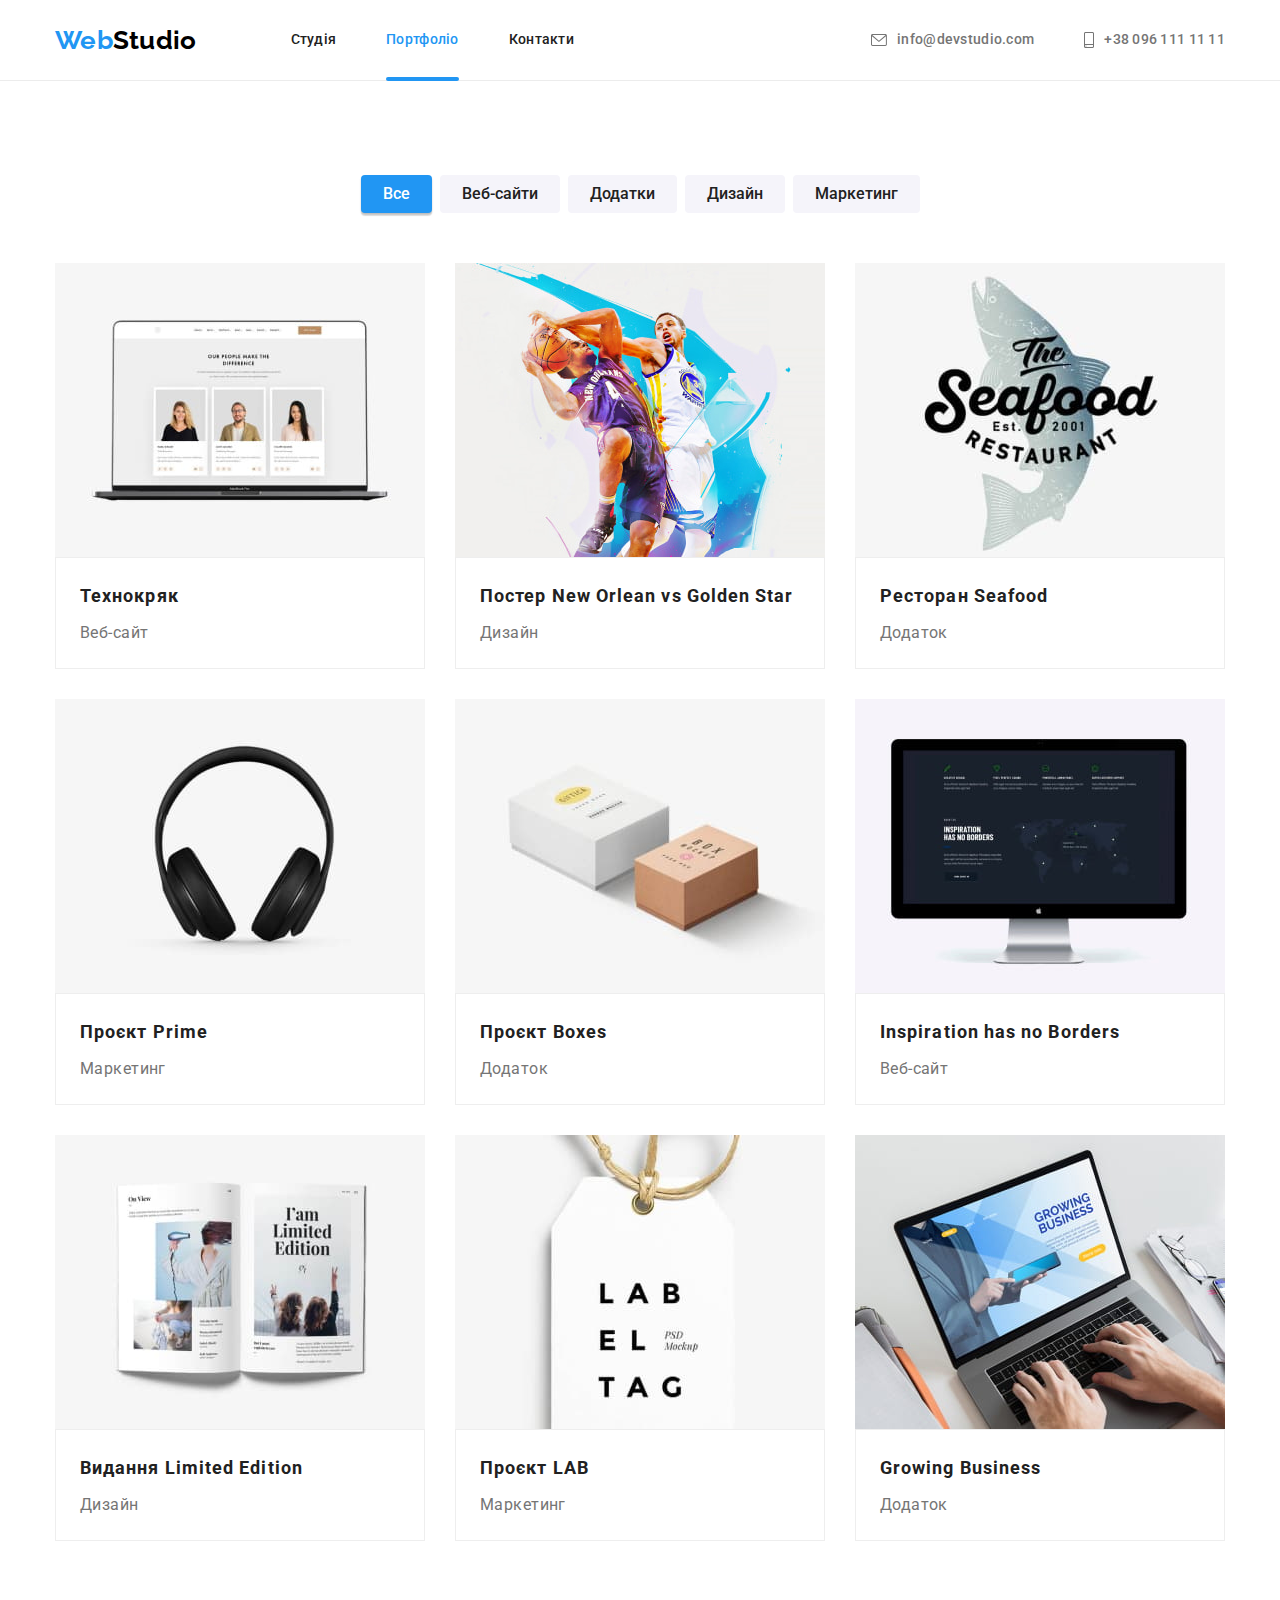
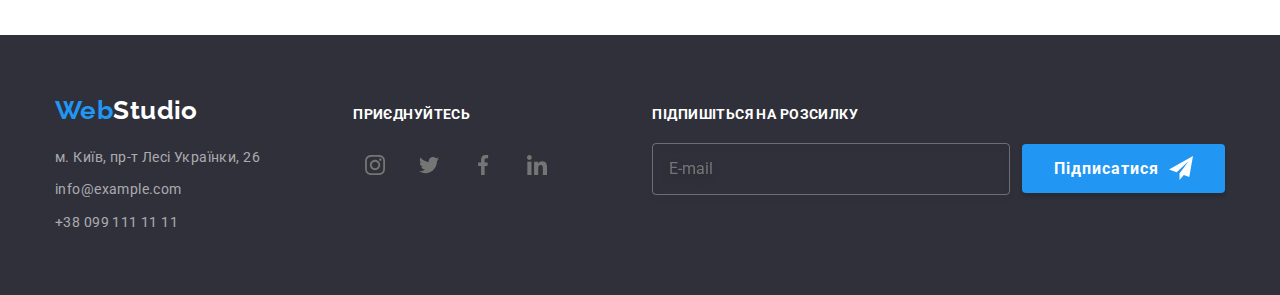
==== commit adfce21b: "fixed structure" ====
--- a/portfolio.html
+++ b/portfolio.html
@@ -27,10 +27,10 @@
           >
           <ul class="list nav__list">
             <li class="nav__item">
-              <a href="./index.html" class="link nav__link nav__link--current">Студія</a>
+              <a href="./index.html" class="link nav__link">Студія</a>
             </li>
             <li class="nav__item">
-              <a href="./portfolio.html" class="link nav__link">Портфоліо</a>
+              <a href="./portfolio.html" class="link nav__link nav__link--current">Портфоліо</a>
             </li>
             <li class="nav__item">
               <a href="#address" class="link nav__link">Контакти</a>
--- a/css/main.min.css
+++ b/css/main.min.css
@@ -1 +1 @@
-.activity__item{width:calc((100% - 60px)/3);position:relative}.activity__text{position:absolute;display:-webkit-box;display:-ms-flexbox;display:flex;bottom:0;width:100%;-webkit-box-align:center;-ms-flex-align:center;align-items:center;-webkit-box-pack:center;-ms-flex-pack:center;justify-content:center;padding:27px;color:#fff;background-color:rgba(47,48,58,.8)}.activity__title{text-transform:uppercase;font-size:14px;line-height:1.1428571429}body{color:#757575;font-family:"Roboto",sans-serif;font-size:14px;line-height:1.71;letter-spacing:.03em}h1,h2,h3,h4,p{margin:0}ul,ol{padding:0;margin:0}img{display:block;width:100%;height:auto}.link{text-decoration:none;color:currentColor}.list{list-style-type:none}.card-set{display:-webkit-box;display:-ms-flexbox;display:flex;-ms-flex-wrap:wrap;flex-wrap:wrap;gap:30px}.btn{display:-webkit-box;display:-ms-flexbox;display:flex;margin-left:auto;margin-right:auto;-webkit-box-pack:center;-ms-flex-pack:center;justify-content:center;color:#fff;cursor:pointer;font-family:"Roboto";min-width:200px;padding:10px 32px;background:#2196f3;-webkit-box-shadow:0px 4px 4px rgba(0,0,0,.15);box-shadow:0px 4px 4px rgba(0,0,0,.15);border-radius:4px;border:0;font-weight:700;font-size:16px;line-height:1.87;-webkit-box-align:center;-ms-flex-align:center;align-items:center;text-align:center;letter-spacing:.06em}.btn:hover,.btn:focus{background-color:#188ce8}.btn__icon{fill:#fff;margin-left:10px}.characteristic__item{width:calc((100% - 90px)/4)}.characteristic__title{color:#212121;font-size:14px;line-height:1.14;text-transform:uppercase;margin-bottom:10px}.characteristic__container{display:-webkit-box;display:-ms-flexbox;display:flex;-webkit-box-pack:center;-ms-flex-pack:center;justify-content:center;padding-top:25px;padding-bottom:25px;margin-bottom:30px;border-radius:4px;background-color:#f5f4fa}.characteristic__img{-ms-flex-item-align:center;align-self:center}.check-box-container{display:-webkit-box;display:-ms-flexbox;display:flex;-webkit-box-pack:center;-ms-flex-pack:center;justify-content:center;cursor:pointer;gap:8px;-webkit-box-align:center;-ms-flex-align:center;align-items:center;margin-bottom:30px}.check-box-btn:checked+.icon-checkbox .icon-uncheck{opacity:0;-webkit-transition:opacity 250ms cubic-bezier(0.4, 0, 0.2, 1);transition:opacity 250ms cubic-bezier(0.4, 0, 0.2, 1)}.check-box-btn:checked+.icon-checkbox .icon-check{opacity:1}.check-box-title{-webkit-user-select:none;-moz-user-select:none;-ms-user-select:none;user-select:none;text-underline-position:under}.icon-check{opacity:0;-webkit-transition:opacity 250ms cubic-bezier(0.4, 0, 0.2, 1);transition:opacity 250ms cubic-bezier(0.4, 0, 0.2, 1)}.icon-uncheck{fill:currentColor;-webkit-transition:opacity 250ms cubic-bezier(0.4, 0, 0.2, 1),fill 250ms cubic-bezier(0.4, 0, 0.2, 1);transition:opacity 250ms cubic-bezier(0.4, 0, 0.2, 1),fill 250ms cubic-bezier(0.4, 0, 0.2, 1)}.check-box-btn:hover+.icon-checkbox .icon-uncheck,.check-box-btn:focus+.icon-checkbox .icon-uncheck{fill:#2196f3}.visually-hidden{position:absolute;white-space:nowrap;width:1px;height:1px;overflow:hidden;border:0;padding:0;clip:rect(0 0 0 0);-webkit-clip-path:inset(50%);clip-path:inset(50%);margin:-1px}.clients__item{width:calc((100% - 150px)/6)}.clients__link{display:-webkit-box;display:-ms-flexbox;display:flex;-ms-flex-item-align:center;align-self:center;-webkit-box-pack:center;-ms-flex-pack:center;justify-content:center;padding:16px 32px;border:1px solid currentColor;border-radius:4px;color:#afb1b8;-webkit-transition:color 250ms cubic-bezier(0.4, 0, 0.2, 1),border-color 250ms cubic-bezier(0.4, 0, 0.2, 1);transition:color 250ms cubic-bezier(0.4, 0, 0.2, 1),border-color 250ms cubic-bezier(0.4, 0, 0.2, 1)}.clients__link:hover,.clients__link:focus{color:#2196f3}.clients__logo{fill:currentColor}.container{width:1200px;padding-right:15px;padding-left:15px;margin-left:auto;margin-right:auto}.footer{background:#2f303a;padding-top:60px;padding-bottom:60px}.footer__container{display:-webkit-box;display:-ms-flexbox;display:flex;gap:70px;-webkit-box-align:baseline;-ms-flex-align:baseline;align-items:baseline;-webkit-box-pack:justify;-ms-flex-pack:justify;justify-content:space-between}.footer__logo{margin-bottom:20px}address{font-style:normal}.address__list{display:-webkit-box;display:-ms-flexbox;display:flex;-webkit-box-orient:vertical;-webkit-box-direction:normal;-ms-flex-direction:column;flex-direction:column;gap:9px}.address__map{color:#fff}.address__link{color:rgba(255,255,255,.6);-webkit-transition:color 250ms cubic-bezier(0.4, 0, 0.2, 1);transition:color 250ms cubic-bezier(0.4, 0, 0.2, 1)}.address__link:hover,.address__link:focus{color:#2196f3}.footer__title{margin-bottom:20px;color:#fff;font-weight:700;font-size:14px;line-height:1.14;text-transform:uppercase}.footer .soc-media__link{background-color:rgba(255,255,255,.1);color:#fff}.footer__input{padding:15px 16px;width:358px;border:1px solid rgba(255,255,255,.3);-webkit-filter:drop-shadow(0px 4px 4px rgba(0, 0, 0, 0.15));filter:drop-shadow(0px 4px 4px rgba(0, 0, 0, 0.15));border-radius:4px;background-color:rgba(0,0,0,0);font-size:16px;line-height:1.25;color:rgba(255,255,255,.6)}form.footer__form{display:-webkit-box;display:-ms-flexbox;display:flex;gap:12px;-webkit-box-align:baseline;-ms-flex-align:baseline;align-items:baseline}header{font-style:normal;font-weight:500;line-height:1.14;letter-spacing:.02em;border-bottom:1px solid #ececec}.header__container{display:-webkit-box;display:-ms-flexbox;display:flex;-webkit-box-align:center;-ms-flex-align:center;align-items:center}.nav{display:-webkit-box;display:-ms-flexbox;display:flex;-webkit-box-align:center;-ms-flex-align:center;align-items:center;gap:94px}.nav__list{display:-webkit-box;display:-ms-flexbox;display:flex;-webkit-box-align:center;-ms-flex-align:center;align-items:center;gap:50px;color:#212121}.nav__contact-link{display:-webkit-box;display:-ms-flexbox;display:flex;-webkit-box-align:center;-ms-flex-align:center;align-items:center;gap:10px;padding-bottom:32px;padding-top:32px;-webkit-transition:color 250ms cubic-bezier(0.4, 0, 0.2, 1);transition:color 250ms cubic-bezier(0.4, 0, 0.2, 1)}.nav__link{display:-webkit-box;display:-ms-flexbox;display:flex;-webkit-box-align:center;-ms-flex-align:center;align-items:center;gap:10px;padding-bottom:32px;padding-top:32px;-webkit-transition:color 250ms cubic-bezier(0.4, 0, 0.2, 1);transition:color 250ms cubic-bezier(0.4, 0, 0.2, 1)}.nav__link:hover,.nav__link:focus{color:#2196f3}.nav__link--current{position:relative;color:#2196f3}.nav__link--current::after{position:absolute;display:block;bottom:-1px;content:"";width:100%;left:0;height:4px;border-radius:4px;background-color:#2196f3}.nav__contact-list{display:-webkit-box;display:-ms-flexbox;display:flex;-webkit-box-align:center;-ms-flex-align:center;align-items:center;gap:50px;margin-left:auto}.nav__contact-item:hover,.nav__contact-item:focus{color:#2196f3}.nav__contact-icon{fill:currentColor;-ms-flex-item-align:center;align-self:center}.nav__contact-icon:hover,.nav__contact-icon:focus{color:#2196f3}.hero{padding-top:200px;padding-bottom:200px;max-width:1600px;margin-left:auto;margin-right:auto;background-image:-webkit-gradient(linear, left top, right top, from(rgba(47, 48, 58, 0.4)), to(rgba(47, 48, 58, 0.4))),url(../image/hero.jpg);background-image:linear-gradient(to right, rgba(47, 48, 58, 0.4), rgba(47, 48, 58, 0.4)),url(../image/hero.jpg);background-repeat:no-repeat;background-position:center;background-size:cover}.hero__title{color:#fff;text-align:center;font-weight:900;font-size:44px;line-height:1.36;letter-spacing:.06em;text-transform:uppercase;margin-bottom:30px}.logo{display:block;color:#2196f3;font-family:"Raleway";font-weight:700;font-size:26px;line-height:1.19}.logo--black{color:#000}.logo--white{color:#fff}.backdrop{position:fixed;top:0;left:0;width:100%;height:100%;background-color:rgba(0,0,0,.2);opacity:1;-webkit-transition:opacity 250ms cubic-bezier(0.4, 0, 0.2, 1);transition:opacity 250ms cubic-bezier(0.4, 0, 0.2, 1)}.backdrop.is-hidden{opacity:0;visibility:hidden;pointer-events:none;-webkit-transition:opacity 250ms cubic-bezier(0.4, 0, 0.2, 1),visibility 250ms cubic-bezier(0.4, 0, 0.2, 1);transition:opacity 250ms cubic-bezier(0.4, 0, 0.2, 1),visibility 250ms cubic-bezier(0.4, 0, 0.2, 1)}.backdrop.is-hidden .modal{-webkit-transform:translate(-50%, -50%) scale(0.8);transform:translate(-50%, -50%) scale(0.8)}.modal-close{position:absolute;display:-webkit-box;display:-ms-flexbox;display:flex;-webkit-box-align:center;-ms-flex-align:center;align-items:center;-webkit-box-pack:center;-ms-flex-pack:center;justify-content:center;right:8px;top:8px;width:30px;height:30px;border-radius:50%;border:1px solid rgba(0,0,0,.1);background-color:rgba(0,0,0,0);cursor:pointer;fill:currentColor;-webkit-transition:fill 250ms cubic-bezier(0.4, 0, 0.2, 1);transition:fill 250ms cubic-bezier(0.4, 0, 0.2, 1)}.modal-close:hover,.modal-close:focus{fill:#2196f3}.modal-icon{fill:#212121}.modal{padding:40px;position:absolute;top:50%;left:50%;background-color:#fff;-webkit-box-shadow:0px 1px 3px rgba(0,0,0,.12),0px 1px 1px rgba(0,0,0,.14),0px 2px 1px rgba(0,0,0,.2);box-shadow:0px 1px 3px rgba(0,0,0,.12),0px 1px 1px rgba(0,0,0,.14),0px 2px 1px rgba(0,0,0,.2);border-radius:4px;width:528px;height:581px;-webkit-transform:translate(-50%, -50%) scale(1);transform:translate(-50%, -50%) scale(1);-webkit-transition:-webkit-transform 250ms cubic-bezier(0.4, 0, 0.2, 1);transition:-webkit-transform 250ms cubic-bezier(0.4, 0, 0.2, 1);transition:transform 250ms cubic-bezier(0.4, 0, 0.2, 1);transition:transform 250ms cubic-bezier(0.4, 0, 0.2, 1), -webkit-transform 250ms cubic-bezier(0.4, 0, 0.2, 1)}.modal-form{display:-webkit-box;display:-ms-flexbox;display:flex;-webkit-box-orient:vertical;-webkit-box-direction:normal;-ms-flex-direction:column;flex-direction:column;text-align:center}.modal-title{display:block;text-align:center;font-size:20px;line-height:1.15;color:#212121;margin-bottom:12px}.input-section{display:-webkit-box;display:-ms-flexbox;display:flex;-webkit-box-orient:vertical;-webkit-box-direction:normal;-ms-flex-direction:column;flex-direction:column;margin-bottom:20px;gap:10px}.input-title{display:block;font-size:12px;line-height:1.16;letter-spacing:.01em;color:#757575;margin-bottom:4px}.input-window{width:100%;border:1px solid rgba(33,33,33,.2);border-radius:4px;fill:#212121;padding:12px 42px;outline:rgba(0,0,0,0);-webkit-transition:border-color 250ms cubic-bezier(0.4, 0, 0.2, 1);transition:border-color 250ms cubic-bezier(0.4, 0, 0.2, 1)}.input-container .input-window{height:40px}.input-window:hover,.input-window:focus{border-color:#2196f3}.input-window:hover+.input-icon,.input-window:focus+.input-icon{fill:#2196f3}.input-container{position:relative}.comment-window{padding-left:16px;padding-right:16px;resize:none;font-size:12px;line-height:1.16;letter-spacing:.01em;color:rgba(117,117,117,.5)}.conditions-link{color:#2196f3}.input-icon{width:18px;height:18px;fill:#212121;position:absolute;left:12px;top:50%;-webkit-transform:translateY(-50%);transform:translateY(-50%);-webkit-transition:fill 250ms cubic-bezier(0.4, 0, 0.2, 1);transition:fill 250ms cubic-bezier(0.4, 0, 0.2, 1)}.section{padding-top:94px;padding-bottom:94px}.hidden__title{position:absolute;width:1px;height:1px;margin:-1px;border:0;padding:0;white-space:nowrap;-webkit-clip-path:inset(100%);clip-path:inset(100%);clip:rect(0 0 0 0);overflow:hidden}.section__title{color:#212121;text-align:center;font-weight:700;font-size:36px;line-height:1.17;margin-bottom:50px}.soc-media{display:-webkit-box;display:-ms-flexbox;display:flex;-webkit-box-pack:center;-ms-flex-pack:center;justify-content:center;gap:10px}.soc-media__link{display:-webkit-box;display:-ms-flexbox;display:flex;-webkit-box-pack:center;-ms-flex-pack:center;justify-content:center;-webkit-box-align:center;-ms-flex-align:center;align-items:center;width:44px;height:44px;border-radius:50%;color:icon-color;-webkit-transition:color transition timing-function,background-color transition timing-function;transition:color transition timing-function,background-color transition timing-function}.soc-media__link:hover,.soc-media__link:focus{color:white-color;background-color:brand-color}.soc-media__icon{fill:currentColor}.team{background-color:#f5f4fa}.team__item{padding-bottom:30px;width:calc((100% - 90px)/4);text-align:center;background-color:#fff;-webkit-box-shadow:0px 1px 3px rgba(0,0,0,.12),0px 1px 1px rgba(0,0,0,.14),0px 2px 1px rgba(0,0,0,.2);box-shadow:0px 1px 3px rgba(0,0,0,.12),0px 1px 1px rgba(0,0,0,.14),0px 2px 1px rgba(0,0,0,.2);border-radius:0px 0px 4px 4px}.team__img{margin-bottom:30px}.team__name{margin-bottom:10px;color:#212121;font-weight:500;font-size:16px;line-height:1.18}.team__role{margin-bottom:16px;font-size:16px;line-height:1.18}.filter-list{display:-webkit-box;display:-ms-flexbox;display:flex;-webkit-box-pack:center;-ms-flex-pack:center;justify-content:center;gap:8px;margin-bottom:50px}.filter-btn{padding:6px 22px;color:#212121;background:#f5f4fa;cursor:pointer;font-weight:500;font-size:16px;line-height:1.62;text-align:center;border-radius:4px;border:0;font-family:"Roboto";-webkit-transition:color 250ms cubic-bezier(0.4, 0, 0.2, 1),background-color 250ms cubic-bezier(0.4, 0, 0.2, 1),-webkit-box-shadow 250ms cubic-bezier(0.4, 0, 0.2, 1);transition:color 250ms cubic-bezier(0.4, 0, 0.2, 1),background-color 250ms cubic-bezier(0.4, 0, 0.2, 1),-webkit-box-shadow 250ms cubic-bezier(0.4, 0, 0.2, 1);transition:color 250ms cubic-bezier(0.4, 0, 0.2, 1),background-color 250ms cubic-bezier(0.4, 0, 0.2, 1),box-shadow 250ms cubic-bezier(0.4, 0, 0.2, 1);transition:color 250ms cubic-bezier(0.4, 0, 0.2, 1),background-color 250ms cubic-bezier(0.4, 0, 0.2, 1),box-shadow 250ms cubic-bezier(0.4, 0, 0.2, 1),-webkit-box-shadow 250ms cubic-bezier(0.4, 0, 0.2, 1)}.filter-btn:hover,.filter-btn:focus{color:#fff;background-color:#2196f3;-webkit-box-shadow:0px 3px 1px rgba(0,0,0,.1),0px 1px 2px rgba(0,0,0,.08),0px 2px 2px rgba(0,0,0,.12);box-shadow:0px 3px 1px rgba(0,0,0,.1),0px 1px 2px rgba(0,0,0,.08),0px 2px 2px rgba(0,0,0,.12)}.filter-active{color:#fff;background-color:#2196f3;-webkit-box-shadow:0px 3px 1px rgba(0,0,0,.1),0px 1px 2px rgba(0,0,0,.08),0px 2px 2px rgba(0,0,0,.12);box-shadow:0px 3px 1px rgba(0,0,0,.1),0px 1px 2px rgba(0,0,0,.08),0px 2px 2px rgba(0,0,0,.12)}.project-title{margin-bottom:4px;color:black-color;font-weight:700;font-size:18px;line-height:2;letter-spacing:.06em}.project-type{font-size:16px;line-height:1.87}.project-text{background:white-color;border:1px solid portfolio-border;padding:20px 24px}.project-item{width:calc((100% - 60px)/3)}.card-item{-ms-flex-preferred-size:calc((100% - 90px)/3);flex-basis:calc((100% - 90px)/3)}.project-link{display:-webkit-box;display:-ms-flexbox;display:flex;-webkit-box-orient:vertical;-webkit-box-direction:normal;-ms-flex-direction:column;flex-direction:column;-webkit-transition:-webkit-box-shadow transition timing-function;transition:-webkit-box-shadow transition timing-function;transition:box-shadow transition timing-function;transition:box-shadow transition timing-function, -webkit-box-shadow transition timing-function}.project-link:hover,.project-link:focus{-webkit-box-shadow:0px 1px 1px rgba(0,0,0,.12),0px 4px 4px rgba(0,0,0,.06),1px 4px 6px rgba(0,0,0,.16);box-shadow:0px 1px 1px rgba(0,0,0,.12),0px 4px 4px rgba(0,0,0,.06),1px 4px 6px rgba(0,0,0,.16)}.overlay-container{position:relative;overflow:hidden}.project-overlay{display:-webkit-box;display:-ms-flexbox;display:flex;position:absolute;top:0;left:0;width:100%;height:100%;font-size:18px;line-height:1.5;text-align:center;-webkit-box-align:center;-ms-flex-align:center;align-items:center;padding-left:24px;padding-right:24px;color:white-color;background-color:brand-background;-webkit-transform:translateY(100%);transform:translateY(100%);-webkit-transition:-webkit-transform transition;transition:-webkit-transform transition;transition:transform transition;transition:transform transition, -webkit-transform transition}.project-link:hover .project-overlay,.project-link:focus .project-overlay{-webkit-transform:translateX(0);transform:translateX(0)}/*# sourceMappingURL=main.min.css.map */+body{color:#757575;font-family:"Roboto",sans-serif;font-size:14px;line-height:1.71;letter-spacing:.03em}.link{text-decoration:none;color:currentColor}.list{list-style-type:none}.card-set{display:-webkit-box;display:-ms-flexbox;display:flex;-ms-flex-wrap:wrap;flex-wrap:wrap;gap:30px}h1,h2,h3,h4,p{margin:0}ul,ol{padding:0;margin:0}img{display:block;width:100%;height:auto}.btn{display:-webkit-box;display:-ms-flexbox;display:flex;margin-left:auto;margin-right:auto;-webkit-box-pack:center;-ms-flex-pack:center;justify-content:center;color:#fff;cursor:pointer;font-family:"Roboto";min-width:200px;padding:10px 32px;background:#2196f3;-webkit-box-shadow:0px 4px 4px rgba(0,0,0,.15);box-shadow:0px 4px 4px rgba(0,0,0,.15);border-radius:4px;border:0;font-weight:700;font-size:16px;line-height:1.87;-webkit-box-align:center;-ms-flex-align:center;align-items:center;text-align:center;letter-spacing:.06em}.btn:hover,.btn:focus{background-color:#188ce8}.btn__icon{fill:#fff;margin-left:10px}.container{width:1200px;padding-right:15px;padding-left:15px;margin-left:auto;margin-right:auto}.logo{display:block;color:#2196f3;font-family:"Raleway";font-weight:700;font-size:26px;line-height:1.19}.logo--black{color:#000}.logo--white{color:#fff}.backdrop{position:fixed;top:0;left:0;width:100%;height:100%;background-color:rgba(0,0,0,.2);opacity:1;-webkit-transition:opacity 250ms cubic-bezier(0.4, 0, 0.2, 1);transition:opacity 250ms cubic-bezier(0.4, 0, 0.2, 1)}.backdrop.is-hidden{opacity:0;visibility:hidden;pointer-events:none;-webkit-transition:opacity 250ms cubic-bezier(0.4, 0, 0.2, 1),visibility 250ms cubic-bezier(0.4, 0, 0.2, 1);transition:opacity 250ms cubic-bezier(0.4, 0, 0.2, 1),visibility 250ms cubic-bezier(0.4, 0, 0.2, 1)}.backdrop.is-hidden .modal{-webkit-transform:translate(-50%, -50%) scale(0.8);transform:translate(-50%, -50%) scale(0.8)}.modal-close{position:absolute;display:-webkit-box;display:-ms-flexbox;display:flex;-webkit-box-align:center;-ms-flex-align:center;align-items:center;-webkit-box-pack:center;-ms-flex-pack:center;justify-content:center;right:8px;top:8px;width:30px;height:30px;border-radius:50%;border:1px solid rgba(0,0,0,.1);background-color:rgba(0,0,0,0);cursor:pointer;fill:currentColor;-webkit-transition:fill 250ms cubic-bezier(0.4, 0, 0.2, 1);transition:fill 250ms cubic-bezier(0.4, 0, 0.2, 1)}.modal-close:hover,.modal-close:focus{fill:#2196f3}.modal-icon{fill:#212121}.modal{padding:40px;position:absolute;top:50%;left:50%;background-color:#fff;-webkit-box-shadow:0px 1px 3px rgba(0,0,0,.12),0px 1px 1px rgba(0,0,0,.14),0px 2px 1px rgba(0,0,0,.2);box-shadow:0px 1px 3px rgba(0,0,0,.12),0px 1px 1px rgba(0,0,0,.14),0px 2px 1px rgba(0,0,0,.2);border-radius:4px;width:528px;height:581px;-webkit-transform:translate(-50%, -50%) scale(1);transform:translate(-50%, -50%) scale(1);-webkit-transition:-webkit-transform 250ms cubic-bezier(0.4, 0, 0.2, 1);transition:-webkit-transform 250ms cubic-bezier(0.4, 0, 0.2, 1);transition:transform 250ms cubic-bezier(0.4, 0, 0.2, 1);transition:transform 250ms cubic-bezier(0.4, 0, 0.2, 1), -webkit-transform 250ms cubic-bezier(0.4, 0, 0.2, 1)}.modal-form{display:-webkit-box;display:-ms-flexbox;display:flex;-webkit-box-orient:vertical;-webkit-box-direction:normal;-ms-flex-direction:column;flex-direction:column;text-align:center}.modal-title{display:block;text-align:center;font-size:20px;line-height:1.15;color:#212121;margin-bottom:12px}.input-section{display:-webkit-box;display:-ms-flexbox;display:flex;-webkit-box-orient:vertical;-webkit-box-direction:normal;-ms-flex-direction:column;flex-direction:column;margin-bottom:20px;gap:10px}.input-title{display:block;font-size:12px;line-height:1.16;letter-spacing:.01em;color:#757575;margin-bottom:4px}.input-window{width:100%;border:1px solid rgba(33,33,33,.2);border-radius:4px;fill:#212121;padding:12px 42px;outline:rgba(0,0,0,0);-webkit-transition:border-color 250ms cubic-bezier(0.4, 0, 0.2, 1);transition:border-color 250ms cubic-bezier(0.4, 0, 0.2, 1)}.input-container .input-window{height:40px}.input-window:hover,.input-window:focus{border-color:#2196f3}.input-window:hover+.input-icon,.input-window:focus+.input-icon{fill:#2196f3}.input-container{position:relative}.comment-window{padding-left:16px;padding-right:16px;resize:none;font-size:12px;line-height:1.16;letter-spacing:.01em;color:rgba(117,117,117,.5)}.conditions-link{color:#2196f3}.input-icon{width:18px;height:18px;fill:#212121;position:absolute;left:12px;top:50%;-webkit-transform:translateY(-50%);transform:translateY(-50%);-webkit-transition:fill 250ms cubic-bezier(0.4, 0, 0.2, 1);transition:fill 250ms cubic-bezier(0.4, 0, 0.2, 1)}.section{padding-top:94px;padding-bottom:94px}.hidden__title{position:absolute;width:1px;height:1px;margin:-1px;border:0;padding:0;white-space:nowrap;-webkit-clip-path:inset(100%);clip-path:inset(100%);clip:rect(0 0 0 0);overflow:hidden}.section__title{color:#212121;text-align:center;font-weight:700;font-size:36px;line-height:1.17;margin-bottom:50px}.soc-media{display:-webkit-box;display:-ms-flexbox;display:flex;-webkit-box-pack:center;-ms-flex-pack:center;justify-content:center;gap:10px}.soc-media.soc-media__link{color:#afb1b8}.soc-media__link{display:-webkit-box;display:-ms-flexbox;display:flex;-webkit-box-pack:center;-ms-flex-pack:center;justify-content:center;-webkit-box-align:center;-ms-flex-align:center;align-items:center;width:44px;height:44px;border-radius:50%;-webkit-transition:color 250ms cubic-bezier(0.4, 0, 0.2, 1),background-color 250ms cubic-bezier(0.4, 0, 0.2, 1);transition:color 250ms cubic-bezier(0.4, 0, 0.2, 1),background-color 250ms cubic-bezier(0.4, 0, 0.2, 1)}.soc-media__link:hover,.soc-media__link:focus{color:#fff;background-color:#2196f3}.soc-media__icon{fill:currentColor}.activity__item{width:calc((100% - 60px)/3);position:relative}.activity__text{position:absolute;display:-webkit-box;display:-ms-flexbox;display:flex;bottom:0;width:100%;-webkit-box-align:center;-ms-flex-align:center;align-items:center;-webkit-box-pack:center;-ms-flex-pack:center;justify-content:center;padding:27px;color:#fff;background-color:rgba(47,48,58,.8)}.activity__title{text-transform:uppercase;font-size:14px;line-height:1.1428571429}.characteristic__item{width:calc((100% - 90px)/4)}.characteristic__title{color:#212121;font-size:14px;line-height:1.14;text-transform:uppercase;margin-bottom:10px}.characteristic__container{display:-webkit-box;display:-ms-flexbox;display:flex;-webkit-box-pack:center;-ms-flex-pack:center;justify-content:center;padding-top:25px;padding-bottom:25px;margin-bottom:30px;border-radius:4px;background-color:#f5f4fa}.characteristic__img{-ms-flex-item-align:center;align-self:center}.check-box-container{display:-webkit-box;display:-ms-flexbox;display:flex;-webkit-box-pack:center;-ms-flex-pack:center;justify-content:center;cursor:pointer;gap:8px;-webkit-box-align:center;-ms-flex-align:center;align-items:center;margin-bottom:30px}.check-box-btn:checked+.icon-checkbox .icon-uncheck{opacity:0;-webkit-transition:opacity 250ms cubic-bezier(0.4, 0, 0.2, 1);transition:opacity 250ms cubic-bezier(0.4, 0, 0.2, 1)}.check-box-btn:checked+.icon-checkbox .icon-check{opacity:1}.check-box-title{-webkit-user-select:none;-moz-user-select:none;-ms-user-select:none;user-select:none;text-underline-position:under}.icon-check{opacity:0;-webkit-transition:opacity 250ms cubic-bezier(0.4, 0, 0.2, 1);transition:opacity 250ms cubic-bezier(0.4, 0, 0.2, 1)}.icon-uncheck{fill:currentColor;-webkit-transition:opacity 250ms cubic-bezier(0.4, 0, 0.2, 1),fill 250ms cubic-bezier(0.4, 0, 0.2, 1);transition:opacity 250ms cubic-bezier(0.4, 0, 0.2, 1),fill 250ms cubic-bezier(0.4, 0, 0.2, 1)}.check-box-btn:hover+.icon-checkbox .icon-uncheck,.check-box-btn:focus+.icon-checkbox .icon-uncheck{fill:#2196f3}.visually-hidden{position:absolute;white-space:nowrap;width:1px;height:1px;overflow:hidden;border:0;padding:0;clip:rect(0 0 0 0);-webkit-clip-path:inset(50%);clip-path:inset(50%);margin:-1px}.clients__item{width:calc((100% - 150px)/6)}.clients__link{display:-webkit-box;display:-ms-flexbox;display:flex;-ms-flex-item-align:center;align-self:center;-webkit-box-pack:center;-ms-flex-pack:center;justify-content:center;padding:16px 32px;border:1px solid currentColor;border-radius:4px;color:#afb1b8;-webkit-transition:color 250ms cubic-bezier(0.4, 0, 0.2, 1),border-color 250ms cubic-bezier(0.4, 0, 0.2, 1);transition:color 250ms cubic-bezier(0.4, 0, 0.2, 1),border-color 250ms cubic-bezier(0.4, 0, 0.2, 1)}.clients__link:hover,.clients__link:focus{color:#2196f3}.clients__logo{fill:currentColor}.filter-list{display:-webkit-box;display:-ms-flexbox;display:flex;-webkit-box-pack:center;-ms-flex-pack:center;justify-content:center;gap:8px;margin-bottom:50px}.filter-btn{padding:6px 22px;color:#212121;background:#f5f4fa;cursor:pointer;font-weight:500;font-size:16px;line-height:1.62;text-align:center;border-radius:4px;border:0;font-family:"Roboto";-webkit-transition:color 250ms cubic-bezier(0.4, 0, 0.2, 1),background-color 250ms cubic-bezier(0.4, 0, 0.2, 1),-webkit-box-shadow 250ms cubic-bezier(0.4, 0, 0.2, 1);transition:color 250ms cubic-bezier(0.4, 0, 0.2, 1),background-color 250ms cubic-bezier(0.4, 0, 0.2, 1),-webkit-box-shadow 250ms cubic-bezier(0.4, 0, 0.2, 1);transition:color 250ms cubic-bezier(0.4, 0, 0.2, 1),background-color 250ms cubic-bezier(0.4, 0, 0.2, 1),box-shadow 250ms cubic-bezier(0.4, 0, 0.2, 1);transition:color 250ms cubic-bezier(0.4, 0, 0.2, 1),background-color 250ms cubic-bezier(0.4, 0, 0.2, 1),box-shadow 250ms cubic-bezier(0.4, 0, 0.2, 1),-webkit-box-shadow 250ms cubic-bezier(0.4, 0, 0.2, 1)}.filter-btn:hover,.filter-btn:focus{color:#fff;background-color:#2196f3;-webkit-box-shadow:0px 3px 1px rgba(0,0,0,.1),0px 1px 2px rgba(0,0,0,.08),0px 2px 2px rgba(0,0,0,.12);box-shadow:0px 3px 1px rgba(0,0,0,.1),0px 1px 2px rgba(0,0,0,.08),0px 2px 2px rgba(0,0,0,.12)}.filter-active{color:#fff;background-color:#2196f3;-webkit-box-shadow:0px 3px 1px rgba(0,0,0,.1),0px 1px 2px rgba(0,0,0,.08),0px 2px 2px rgba(0,0,0,.12);box-shadow:0px 3px 1px rgba(0,0,0,.1),0px 1px 2px rgba(0,0,0,.08),0px 2px 2px rgba(0,0,0,.12)}.footer{background:#2f303a;padding-top:60px;padding-bottom:60px}.footer.soc-media__link{color:#fff;background-color:rgba(255,255,255,.1)}.footer__container{display:-webkit-box;display:-ms-flexbox;display:flex;gap:70px;-webkit-box-align:baseline;-ms-flex-align:baseline;align-items:baseline;-webkit-box-pack:justify;-ms-flex-pack:justify;justify-content:space-between}.footer__logo{margin-bottom:20px}address{font-style:normal}.address__list{display:-webkit-box;display:-ms-flexbox;display:flex;-webkit-box-orient:vertical;-webkit-box-direction:normal;-ms-flex-direction:column;flex-direction:column;gap:9px}.address__map{color:#fff}.address__link{color:rgba(255,255,255,.6);-webkit-transition:color 250ms cubic-bezier(0.4, 0, 0.2, 1);transition:color 250ms cubic-bezier(0.4, 0, 0.2, 1)}.address__link:hover,.address__link:focus{color:#2196f3}.footer__title{margin-bottom:20px;color:#fff;font-weight:700;font-size:14px;line-height:1.14;text-transform:uppercase}.footer__input{padding:15px 16px;width:358px;border:1px solid rgba(255,255,255,.3);-webkit-filter:drop-shadow(0px 4px 4px rgba(0, 0, 0, 0.15));filter:drop-shadow(0px 4px 4px rgba(0, 0, 0, 0.15));border-radius:4px;background-color:rgba(0,0,0,0);font-size:16px;line-height:1.25;color:rgba(255,255,255,.6)}form.footer__form{display:-webkit-box;display:-ms-flexbox;display:flex;gap:12px;-webkit-box-align:baseline;-ms-flex-align:baseline;align-items:baseline}header{font-style:normal;font-weight:500;line-height:1.14;letter-spacing:.02em;border-bottom:1px solid #ececec}.header__container{display:-webkit-box;display:-ms-flexbox;display:flex;-webkit-box-align:center;-ms-flex-align:center;align-items:center}.nav{display:-webkit-box;display:-ms-flexbox;display:flex;-webkit-box-align:center;-ms-flex-align:center;align-items:center;gap:94px}.nav__list{display:-webkit-box;display:-ms-flexbox;display:flex;-webkit-box-align:center;-ms-flex-align:center;align-items:center;gap:50px;color:#212121}.nav__contact-link{display:-webkit-box;display:-ms-flexbox;display:flex;-webkit-box-align:center;-ms-flex-align:center;align-items:center;gap:10px;padding-bottom:32px;padding-top:32px;-webkit-transition:color 250ms cubic-bezier(0.4, 0, 0.2, 1);transition:color 250ms cubic-bezier(0.4, 0, 0.2, 1)}.nav__link{display:-webkit-box;display:-ms-flexbox;display:flex;-webkit-box-align:center;-ms-flex-align:center;align-items:center;gap:10px;padding-bottom:32px;padding-top:32px;-webkit-transition:color 250ms cubic-bezier(0.4, 0, 0.2, 1);transition:color 250ms cubic-bezier(0.4, 0, 0.2, 1)}.nav__link:hover,.nav__link:focus{color:#2196f3}.nav__link--current{position:relative;color:#2196f3}.nav__link--current::after{position:absolute;display:block;bottom:-1px;content:"";width:100%;left:0;height:4px;border-radius:4px;background-color:#2196f3}.nav__contact-list{display:-webkit-box;display:-ms-flexbox;display:flex;-webkit-box-align:center;-ms-flex-align:center;align-items:center;gap:50px;margin-left:auto}.nav__contact-item:hover,.nav__contact-item:focus{color:#2196f3}.nav__contact-icon{fill:currentColor;-ms-flex-item-align:center;align-self:center}.nav__contact-icon:hover,.nav__contact-icon:focus{color:#2196f3}.hero{padding-top:200px;padding-bottom:200px;max-width:1600px;margin-left:auto;margin-right:auto;background-image:-webkit-gradient(linear, left top, right top, from(rgba(47, 48, 58, 0.4)), to(rgba(47, 48, 58, 0.4))),url(../image/hero.jpg);background-image:linear-gradient(to right, rgba(47, 48, 58, 0.4), rgba(47, 48, 58, 0.4)),url(../image/hero.jpg);background-repeat:no-repeat;background-position:center;background-size:cover}.hero__title{color:#fff;text-align:center;font-weight:900;font-size:44px;line-height:1.36;letter-spacing:.06em;text-transform:uppercase;margin-bottom:30px}.project-title{margin-bottom:4px;color:#212121;font-weight:700;font-size:18px;line-height:2;letter-spacing:.06em}.project-type{font-size:16px;line-height:1.87}.project-text{background:#fff;border:1px solid #eee;padding:20px 24px}.project-item{width:calc((100% - 60px)/3)}.card-item{-ms-flex-preferred-size:calc((100% - 90px)/3);flex-basis:calc((100% - 90px)/3)}.project-link{display:-webkit-box;display:-ms-flexbox;display:flex;-webkit-box-orient:vertical;-webkit-box-direction:normal;-ms-flex-direction:column;flex-direction:column;-webkit-transition:-webkit-box-shadow 250ms cubic-bezier(0.4, 0, 0.2, 1);transition:-webkit-box-shadow 250ms cubic-bezier(0.4, 0, 0.2, 1);transition:box-shadow 250ms cubic-bezier(0.4, 0, 0.2, 1);transition:box-shadow 250ms cubic-bezier(0.4, 0, 0.2, 1), -webkit-box-shadow 250ms cubic-bezier(0.4, 0, 0.2, 1)}.project-link:hover,.project-link:focus{-webkit-box-shadow:0px 1px 1px rgba(0,0,0,.12),0px 4px 4px rgba(0,0,0,.06),1px 4px 6px rgba(0,0,0,.16);box-shadow:0px 1px 1px rgba(0,0,0,.12),0px 4px 4px rgba(0,0,0,.06),1px 4px 6px rgba(0,0,0,.16)}.overlay-container{position:relative;overflow:hidden}.project-overlay{display:-webkit-box;display:-ms-flexbox;display:flex;position:absolute;top:0;left:0;width:100%;height:100%;font-size:18px;line-height:1.5;text-align:center;-webkit-box-align:center;-ms-flex-align:center;align-items:center;padding-left:24px;padding-right:24px;color:#fff;background-color:rgba(33,150,243,.9);-webkit-transform:translateY(100%);transform:translateY(100%);-webkit-transition:-webkit-transform 250ms;transition:-webkit-transform 250ms;transition:transform 250ms;transition:transform 250ms, -webkit-transform 250ms}.project-link:hover .project-overlay,.project-link:focus .project-overlay{-webkit-transform:translateX(0);transform:translateX(0)}.team{background-color:#f5f4fa}.team__item{padding-bottom:30px;width:calc((100% - 90px)/4);text-align:center;background-color:#fff;-webkit-box-shadow:0px 1px 3px rgba(0,0,0,.12),0px 1px 1px rgba(0,0,0,.14),0px 2px 1px rgba(0,0,0,.2);box-shadow:0px 1px 3px rgba(0,0,0,.12),0px 1px 1px rgba(0,0,0,.14),0px 2px 1px rgba(0,0,0,.2);border-radius:0px 0px 4px 4px}.team__img{margin-bottom:30px}.team__name{margin-bottom:10px;color:#212121;font-weight:500;font-size:16px;line-height:1.18}.team__role{margin-bottom:16px;font-size:16px;line-height:1.18}/*# sourceMappingURL=main.min.css.map */